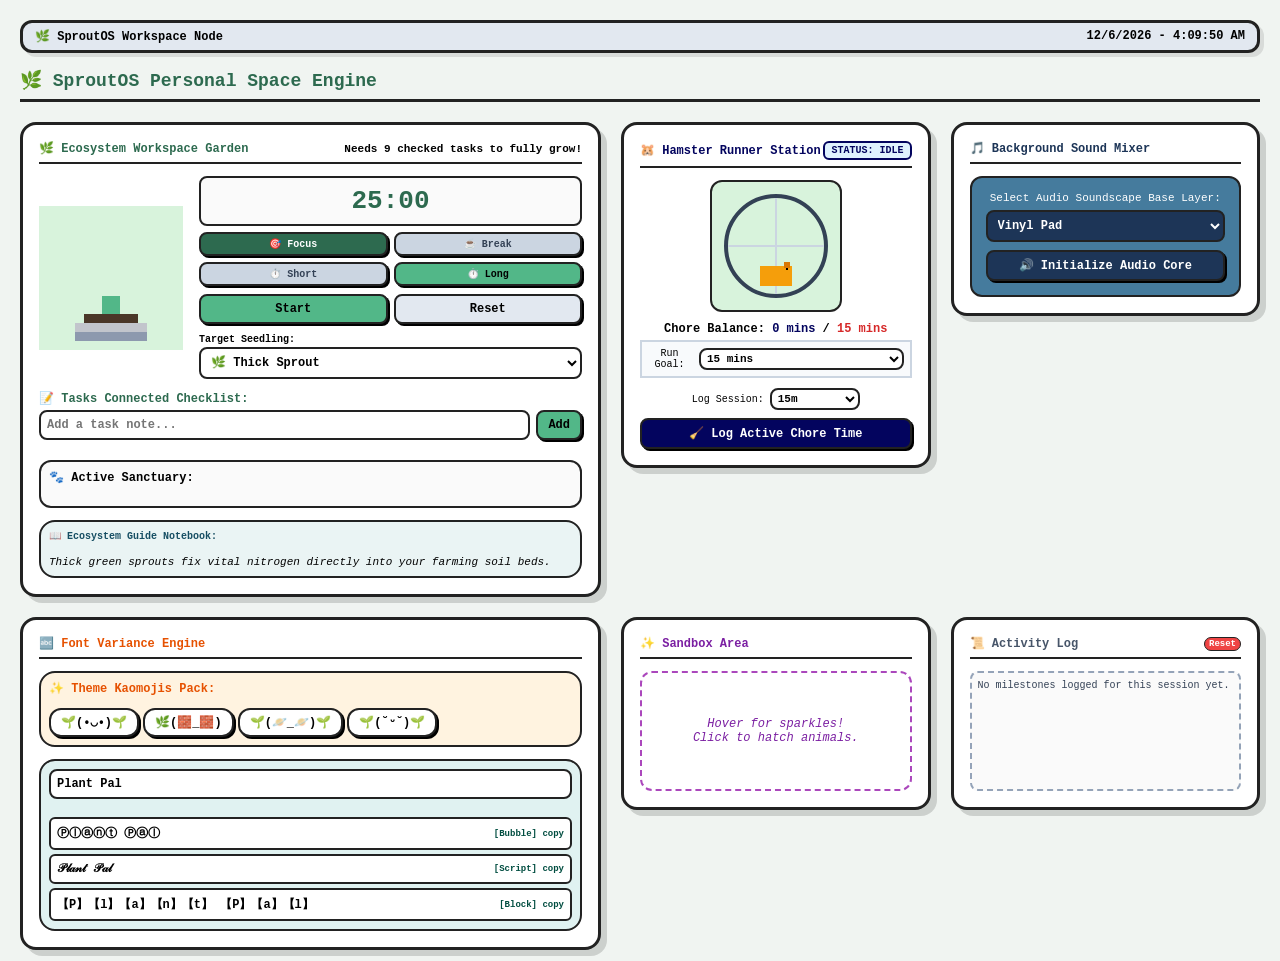
==== index.html @ 3e6bbc0f "Update index.html" ====
<!DOCTYPE html>
<html lang="en">
<head>
  <meta charset="UTF-8">
  <title>SproutOS Chunky Dashboard Workspace</title>
  <style>
    :root { --bg: #f4f9f4; --card-bg: #ffffff; --p: #52b788; --pd: #2d6a4f; --ac: #d8f3dc; --border-color: #222222; }
    * { box-sizing: border-box; font-family: monospace; font-size: 12px; }
    body { background: #f0f4f1; margin: 0; padding: 20px; }
    .meta-row { display: flex; justify-content: space-between; font-weight: bold; background: #e2e8f0; padding: 6px 12px; border-radius: 12px; margin-bottom: 16px; border: 3px solid var(--border-color); box-shadow: 4px 4px 0px rgba(0,0,0,0.1); }
    .dashboard-title { font-size: 18px; font-weight: bold; color: var(--pd); margin-bottom: 20px; border-bottom: 3px solid var(--border-color); padding-bottom: 8px; }
    
    .dashboard-grid { display: flex; flex-wrap: wrap; gap: 20px; align-items: stretch; }
    .chunky-widget { background: var(--card-bg); border: 3px solid var(--border-color); border-radius: 16px; padding: 16px; box-shadow: 6px 6px 0px rgba(0,0,0,0.15); display: flex; flex-direction: column; gap: 12px; height: 100%; }
    
    .wide-widget { flex: 2; min-width: 340px; }
    .narrow-widget { flex: 1; min-width: 280px; display: flex; flex-direction: column; }
    .widget-header { font-size: 14px; font-weight: bold; border-bottom: 2px solid var(--border-color); padding-bottom: 6px; display: flex; justify-content: space-between; align-items: center; }
    .plant-row { display: flex; gap: 16px; align-items: center; flex-wrap: wrap; }
    .cv-wrap { width: 144px; height: 144px; background: var(--ac); border-radius: 12px; display: flex; justify-content: center; align-items: center; border: 2px solid var(--border-color); }
    canvas { background: var(--ac); image-rendering: pixelated; }
    .side-ctrls { flex: 1; display: flex; flex-direction: column; gap: 6px; min-width: 140px; }
    .tm-box { background: #fafafa; padding: 8px; border-radius: 8px; border: 2px solid var(--border-color); text-align: center; }
    .tm { font-size: 26px; font-weight: bold; color: var(--pd); }
    .btn-grid { display: flex; gap: 6px; width: 100%; }
    button { background: var(--p); color: #000; border: 2px solid var(--border-color); padding: 6px 10px; border-radius: 8px; cursor: pointer; font-weight: bold; box-shadow: 2px 2px 0px #000; transition: transform 0.1s, box-shadow 0.1s; }
    button:hover { background: var(--ac); transform: translate(1px, 1px); box-shadow: 1px 1px 0px #000; }
    button:active { transform: translate(2px, 2px); box-shadow: 0px 0px 0px #000; }
    .tgl-btn { background: #cbd5e1; color: #334155; }
    .tgl-btn.active-focus { background: #2d6a4f !important; color: #fff !important; }
    .tgl-btn.active-break { background: #475569 !important; color: #fff !important; }
    .tgl-btn.active-len { background: #52b788 !important; color: #000 !important; }
    .td { text-align: left; }
    .rw { display: flex; gap: 6px; margin-bottom: 8px; }
    input[type="text"], select { width: 100%; padding: 6px; border-radius: 8px; border: 2px solid var(--border-color); font-family: monospace; font-weight: bold; background: #fff; }
    ul { list-style: none; padding: 0; margin: 0; display: flex; flex-direction: column; gap: 4px; }
    li { display: flex; align-items: center; justify-content: space-between; padding: 6px; background: #fafafa; border: 2px solid var(--border-color); border-radius: 8px; }
    .dn span { text-decoration: line-through; color: #888; }
    .dl { background: none; color: #ef4444; border: none; box-shadow: none; padding: 0 4px; cursor: pointer; }
    .an-box { background: #fafafa; padding: 8px; border-radius: 12px; font-weight: bold; position: relative; border: 2px solid var(--border-color); height: 48px; overflow: hidden; }
    .pt-c { position: absolute; bottom: 0; left: 0; width: 100%; height: 24px; }
    .pet { position: absolute; font-size: 16px; bottom: 2px; transition: left 0.4s; }
    .stk-row { display: flex; gap: 4px; flex-wrap: wrap; }
    .stk-btn { background: #fff; border: 2px solid var(--border-color); color: #000; padding: 5px 10px; border-radius: 12px; cursor: pointer; font-weight: bold; box-shadow: 2px 2px 0px #000; }
    .fnt-col { display: flex; flex-direction: column; gap: 4px; max-height: 120px; overflow-y: auto; }
    .fnt-row { display: flex; justify-content: space-between; align-items: center; background: #fff; padding: 6px; border-radius: 6px; border: 2px solid var(--border-color); font-weight: bold; cursor: pointer; }
    
    /* FIX: Added height 100% so the blue audio box stretches to fill the card gap */
    .mu-box { background: #457b9d; border: 2px solid var(--border-color); border-radius: 12px; padding: 14px; color: white; flex: 1; display: flex; flex-direction: column; justify-content: center; height: 100%; }
    .mu-box select { background: #1d3557; color: white; margin-bottom: 8px; }
    .mu { background: #1d3557; width: 100%; color: white; border: 2px solid var(--border-color); }
    .pz { background: #fff; border: 2px dashed #ab47bc; border-radius: 12px; height: 100%; min-height: 120px; display: flex; align-items: center; justify-content: center; color: #7b1fa2; font-style: italic; padding: 12px; text-align: center; }
    .history-item { margin-bottom: 4px; padding-bottom: 4px; border-bottom: 1px dashed #cbd5e1; font-weight: bold; color: #475569; }
    .toggle-row { display: flex; gap: 8px; align-items: center; background: #f8fafc; padding: 6px; border: 2px solid #cbd5e1; margin-bottom: 6px; }
    
    /* FIX: Added height 100% and space-between so the hamster controls fill the card gap */
    .widget-inner-grow { display: flex; flex-direction: column; align-items: center; justify-content: space-between; gap: 10px; flex: 1; height: 100%; }
  </style>
</head>
<body>
  <div class="meta-row">
    <span>🌿 SproutOS Workspace Node</span>
    <span id="live-system-clock">Loading System Clock...</span>
  </div>

  <div class="dashboard-title">🌿 SproutOS Personal Space Engine</div>

  <div class="dashboard-grid">

    <!-- BOX 1: UNIFIED PLANT GROWER & TASK LIST -->
    <div class="chunky-widget wide-widget">
      <div class="widget-header">
        <span style="color: #2d6a4f;">🌿 Ecosystem Workspace Garden</span>
        <span id="st" style="font-size: 11px; font-weight: bold;">Loading...</span>
      </div>

      <div class="plant-row">
        <div class="cv-wrap"><canvas id="cv" width="144" height="144"></canvas></div>
        <div class="side-ctrls">
          <div class="tm-box"><div id="tm" class="tm">25:00</div></div>
          
          <div class="btn-grid">
            <button id="mode-focus" onclick="setTimerMode('focus')" class="tgl-btn active-focus" style="flex:1; padding:4px; font-size:10px;">🎯 Focus</button>
            <button id="mode-break" onclick="setTimerMode('break')" class="tgl-btn" style="flex:1; padding:4px; font-size:10px;">☕ Break</button>
          </div>

          <div class="btn-grid">
            <button id="len-short" onclick="setTimerLength('short')" class="tgl-btn" style="flex:1; padding:4px; font-size:10px;">⏱️ Short</button>
            <button id="len-long" onclick="setTimerLength('long')" class="tgl-btn active-len" style="flex:1; padding:4px; font-size:10px;">⏱️ Long</button>
          </div>

          <div class="btn-grid" style="margin-top: 2px;">
            <button id="go" onclick="run()" style="flex:1; background: #52b788;">Start</button>
            <button onclick="reset()" style="flex:1; background: #e2e8f0;">Reset</button>
          </div>
          
          <div style="display: flex; flex-direction: column; gap: 2px; margin-top: 4px;">
            <span style="font-size: 10px; font-weight: bold;">Target Seedling:</span>
            <select id="pt" onchange="chg()">
              <option value="sprout">🌿 Thick Sprout</option>
              <option value="cactus">🌵 Big Cactus</option>
              <option value="flower">🌻 Sunflower</option>
              <option value="orchid">🌸 Exotic Orchid</option>
              <option value="rose">🌹 Crimson Rose</option>
              <option value="tulip">🌷 Spring Tulip</option>
              <option value="bamboo">🎍 Lucky Bamboo</option>
              <option value="bonsai">🌳 Miniature Bonsai</option>
              <option value="mushroom">🍄 Magic Shroom</option>
              <option value="clover">🍀 Lucky Clover</option>
              <option value="fern">🌿 Jungle Fern</option>
              <option value="maple">🍁 Autumn Maple</option>
              <option value="palm">🌴 Desert Palm</option>
              <option value="venus">🌱 Fly Trap</option>
              <option value="berry">🍓 Wild Berry</option>
            </select>
          </div>
        </div>
      </div>

      <div class="td">
        <div style="font-weight: bold; color: #2d6a4f; margin-bottom: 4px;">📝 Tasks Connected Checklist:</div>
        <div class="rw">
          <input type="text" id="in" placeholder="Add a task note..."><button onclick="add()">Add</button>
        </div>
        <ul id="el"></ul>
      </div>

      <div class="an-box">🐾 Active Sanctuary: <div id="an" class="pt-c"></div></div>

      <div class="chunky-widget" style="background: #eaf4f4; padding: 8px; border-width: 2px; box-shadow: none;">
        <div style="font-weight: bold; color: #164e63; font-size: 10px;">📖 Ecosystem Guide Notebook:</div>
        <div id="eco-desc" style="font-style: italic; font-size: 11px; margin-top: 2px;">Loading descriptions...</div>
      </div>
    </div>
    <!-- BOX 2: PIXEL DWARF HAMSTER RUNNER -->
    <div class="chunky-widget narrow-widget">
      <div class="widget-header">
        <span style="color: #03045e;">🐹 Hamster Runner Station</span>
        <span id="hamster-status" style="font-size: 10px; font-weight: bold; color: #03045e; background: #e0f2fe; padding: 2px 6px; border-radius: 6px; border: 2px solid #03045e;">STATUS: IDLE</span>
      </div>
      
      <div class="widget-inner-grow">
        <canvas id="hamsterCanvas" width="128" height="128" style="border: 2px solid #222; border-radius: 12px; margin-top: auto; margin-bottom: auto;"></canvas>
        <div style="width: 100%; text-align: center; display: flex; flex-direction: column; gap: 4px; margin-top: auto;">
          <div style="font-weight: bold;">Chore Balance: <span id="chore-time" style="color: #03045e;">0 mins</span> / <span id="chore-target-display" style="color:#d62828;">15 mins</span></div>
          <div class="toggle-row">
            <span style="font-size:10px;">Run Goal:</span>
            <select id="hamster-run-threshold" onchange="updateChoreTarget()" style="padding:2px; font-size:11px;">
              <option value="5">5 mins</option>
              <option value="15" selected>15 mins</option>
              <option value="30">30 mins</option>
              <option value="60">60 mins</option>
            </select>
          </div>
          <div style="display: flex; gap: 6px; align-items: center; justify-content: center; margin-bottom: 4px;">
            <span style="font-size:10px;">Log Session:</span>
            <select id="chore-duration" style="max-width: 90px; padding: 2px; font-size:11px;">
              <option value="5">5m</option>
              <option value="15" selected>15m</option>
              <option value="30">30m</option>
              <option value="60">1h</option>
            </select>
          </div>
          <button onclick="triggerChoreBoost()" style="background: #03045e; color: white; width: 100%;">🧹 Log Active Chore Time</button>
        </div>
      </div>
    </div>

    <!-- BOX 3: SOUNDSCAPE LAYER -->
    <div class="chunky-widget narrow-widget">
      <div class="widget-header"><span style="color: #1d3557;">🎵 Background Sound Mixer</span></div>
      <div class="mu-box">
        <div style="font-size: 11px; margin-bottom: 6px; text-align: center;">Select Audio Soundscape Base Layer:</div>
        <select id="mtype"><option value="chill">Vinyl Pad</option><option value="jazz">Melancholy</option><option value="rain">Rainy Beats</option></select>
        <button id="m" class="mu" onclick="tune()">🔊 Initialize Audio Core</button>
      </div>
    </div>

    <!-- BOX 4: STICKERS AND TEXT VARIANCE -->
    <div class="chunky-widget wide-widget" style="min-width: 340px;">
      <div class="widget-header"><span style="color: #e65100;">🔤 Font Variance Engine</span></div>
      <div class="chunky-widget" style="background: #fff3e0; padding: 8px; border-width: 2px; box-shadow: none;">
        <div style="font-weight: bold; color: #e65100;">✨ Theme Kaomojis Pack:</div>
        <div class="stk-row" id="stk-box"></div>
      </div>
      <div class="chunky-widget" style="background: #e0f2f1; padding: 8px; border-width: 2px; box-shadow: none;">
        <input type="text" id="cust-txt-in" value="Plant Pal" oninput="genFonts()" style="margin-bottom: 6px;">
        <div class="fnt-col" id="fnt-box"></div>
      </div>
    </div>

    <!-- BOX 5: SANDBOX PLAYGROUND -->
    <div class="chunky-widget narrow-widget">
      <div class="widget-header"><span style="color: #7b1fa2;">✨ Sandbox Area</span></div>
      <div id="playzone" class="pz" style="position: relative; overflow: hidden; background: #fff; cursor: crosshair;">
        Hover for sparkles!<br>Click to hatch animals.
      </div>
    </div>

    <!-- BOX 6: HISTORIC NOTES ARCHIVE LEDGER -->
    <div class="chunky-widget narrow-widget">
      <div class="widget-header">
        <span style="color: #475569;">📜 Activity Log</span>
        <button onclick="clearSavedData()" style="background:#ef4444; color:white; font-size:9px; padding:1px 4px; box-shadow:none; border-width:1px;">Reset</button>
      </div>
      <div id="workspace-history-box" style="padding: 6px; background: #fafafa; border: 2px dashed #94a3b8; border-radius: 8px; height: 100%; min-height: 120px; line-height: 1.4; font-size: 10px; color: #334155; overflow-y: auto;">
        No milestones logged for this session yet.
      </div>
    </div>

  </div>

  <script src="dashboard-boot.js"></script>
</body>
</html>
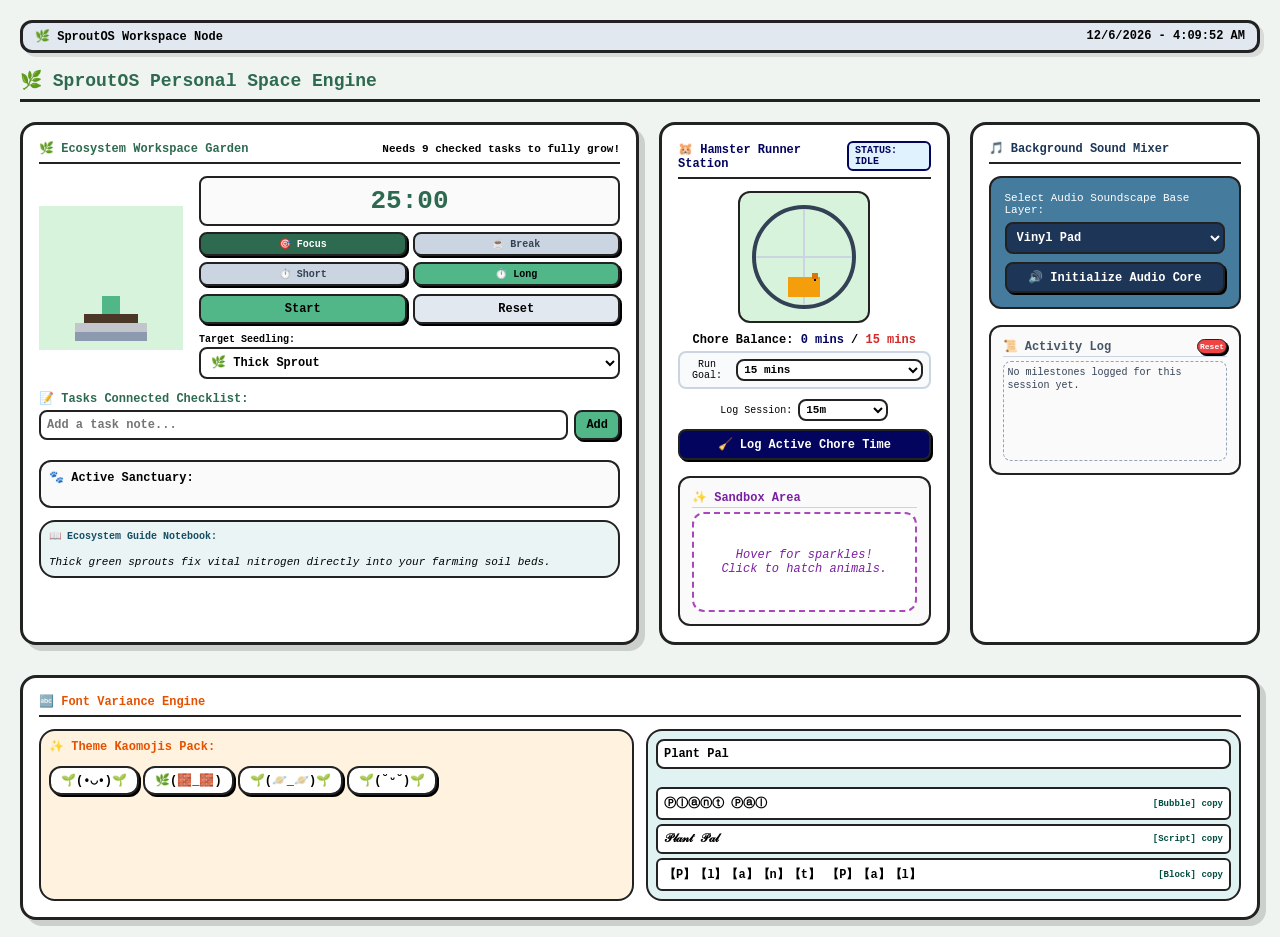
==== commit 470479a3: "Update index.html" ====
--- a/index.html
+++ b/index.html
@@ -10,11 +10,12 @@
     .meta-row { display: flex; justify-content: space-between; font-weight: bold; background: #e2e8f0; padding: 6px 12px; border-radius: 12px; margin-bottom: 16px; border: 3px solid var(--border-color); box-shadow: 4px 4px 0px rgba(0,0,0,0.1); }
     .dashboard-title { font-size: 18px; font-weight: bold; color: var(--pd); margin-bottom: 20px; border-bottom: 3px solid var(--border-color); padding-bottom: 8px; }
     
+    /* Layout styling for a tight grid structure */
     .dashboard-grid { display: flex; flex-wrap: wrap; gap: 20px; align-items: stretch; }
-    .chunky-widget { background: var(--card-bg); border: 3px solid var(--border-color); border-radius: 16px; padding: 16px; box-shadow: 6px 6px 0px rgba(0,0,0,0.15); display: flex; flex-direction: column; gap: 12px; height: 100%; }
+    .chunky-widget { background: var(--card-bg); border: 3px solid var(--border-color); border-radius: 16px; padding: 16px; box-shadow: 6px 6px 0px rgba(0,0,0,0.15); display: flex; flex-direction: column; gap: 12px; }
     
     .wide-widget { flex: 2; min-width: 340px; }
-    .narrow-widget { flex: 1; min-width: 280px; display: flex; flex-direction: column; }
+    .narrow-widget { flex: 1; min-width: 280px; display: flex; flex-direction: column; gap: 12px; }
     .widget-header { font-size: 14px; font-weight: bold; border-bottom: 2px solid var(--border-color); padding-bottom: 6px; display: flex; justify-content: space-between; align-items: center; }
     .plant-row { display: flex; gap: 16px; align-items: center; flex-wrap: wrap; }
     .cv-wrap { width: 144px; height: 144px; background: var(--ac); border-radius: 12px; display: flex; justify-content: center; align-items: center; border: 2px solid var(--border-color); }
@@ -45,16 +46,13 @@
     .fnt-col { display: flex; flex-direction: column; gap: 4px; max-height: 120px; overflow-y: auto; }
     .fnt-row { display: flex; justify-content: space-between; align-items: center; background: #fff; padding: 6px; border-radius: 6px; border: 2px solid var(--border-color); font-weight: bold; cursor: pointer; }
     
-    /* FIX: Added height 100% so the blue audio box stretches to fill the card gap */
-    .mu-box { background: #457b9d; border: 2px solid var(--border-color); border-radius: 12px; padding: 14px; color: white; flex: 1; display: flex; flex-direction: column; justify-content: center; height: 100%; }
+    .mu-box { background: #457b9d; border: 2px solid var(--border-color); border-radius: 12px; padding: 14px; color: white; }
     .mu-box select { background: #1d3557; color: white; margin-bottom: 8px; }
     .mu { background: #1d3557; width: 100%; color: white; border: 2px solid var(--border-color); }
-    .pz { background: #fff; border: 2px dashed #ab47bc; border-radius: 12px; height: 100%; min-height: 120px; display: flex; align-items: center; justify-content: center; color: #7b1fa2; font-style: italic; padding: 12px; text-align: center; }
+    .pz { background: #fff; border: 2px dashed #ab47bc; border-radius: 12px; min-height: 100px; display: flex; align-items: center; justify-content: center; color: #7b1fa2; font-style: italic; padding: 12px; text-align: center; }
     .history-item { margin-bottom: 4px; padding-bottom: 4px; border-bottom: 1px dashed #cbd5e1; font-weight: bold; color: #475569; }
-    .toggle-row { display: flex; gap: 8px; align-items: center; background: #f8fafc; padding: 6px; border: 2px solid #cbd5e1; margin-bottom: 6px; }
-    
-    /* FIX: Added height 100% and space-between so the hamster controls fill the card gap */
-    .widget-inner-grow { display: flex; flex-direction: column; align-items: center; justify-content: space-between; gap: 10px; flex: 1; height: 100%; }
+    .toggle-row { display: flex; gap: 8px; align-items: center; background: #f8fafc; padding: 6px; border-radius: 8px; border: 2px solid #cbd5e1; margin-bottom: 6px; }
+    .inner-box-nest { background: #fafafa; border: 2px solid var(--border-color); border-radius: 12px; padding: 12px; margin-top: 4px; }
   </style>
 </head>
 <body>
@@ -132,79 +130,85 @@
         <div id="eco-desc" style="font-style: italic; font-size: 11px; margin-top: 2px;">Loading descriptions...</div>
       </div>
     </div>
-    <!-- BOX 2: PIXEL DWARF HAMSTER RUNNER -->
-    <div class="chunky-widget narrow-widget">
-      <div class="widget-header">
-        <span style="color: #03045e;">🐹 Hamster Runner Station</span>
-        <span id="hamster-status" style="font-size: 10px; font-weight: bold; color: #03045e; background: #e0f2fe; padding: 2px 6px; border-radius: 6px; border: 2px solid #03045e;">STATUS: IDLE</span>
-      </div>
-      
-      <div class="widget-inner-grow">
-        <canvas id="hamsterCanvas" width="128" height="128" style="border: 2px solid #222; border-radius: 12px; margin-top: auto; margin-bottom: auto;"></canvas>
-        <div style="width: 100%; text-align: center; display: flex; flex-direction: column; gap: 4px; margin-top: auto;">
-          <div style="font-weight: bold;">Chore Balance: <span id="chore-time" style="color: #03045e;">0 mins</span> / <span id="chore-target-display" style="color:#d62828;">15 mins</span></div>
-          <div class="toggle-row">
-            <span style="font-size:10px;">Run Goal:</span>
-            <select id="hamster-run-threshold" onchange="updateChoreTarget()" style="padding:2px; font-size:11px;">
-              <option value="5">5 mins</option>
-              <option value="15" selected>15 mins</option>
-              <option value="30">30 mins</option>
-              <option value="60">60 mins</option>
-            </select>
-          </div>
-          <div style="display: flex; gap: 6px; align-items: center; justify-content: center; margin-bottom: 4px;">
-            <span style="font-size:10px;">Log Session:</span>
-            <select id="chore-duration" style="max-width: 90px; padding: 2px; font-size:11px;">
-              <option value="5">5m</option>
-              <option value="15" selected>15m</option>
-              <option value="30">30m</option>
-              <option value="60">1h</option>
-            </select>
-          </div>
-          <button onclick="triggerChoreBoost()" style="background: #03045e; color: white; width: 100%;">🧹 Log Active Chore Time</button>
-        </div>
-      </div>
-    </div>
-
-    <!-- BOX 3: SOUNDSCAPE LAYER -->
-    <div class="chunky-widget narrow-widget">
-      <div class="widget-header"><span style="color: #1d3557;">🎵 Background Sound Mixer</span></div>
-      <div class="mu-box">
-        <div style="font-size: 11px; margin-bottom: 6px; text-align: center;">Select Audio Soundscape Base Layer:</div>
-        <select id="mtype"><option value="chill">Vinyl Pad</option><option value="jazz">Melancholy</option><option value="rain">Rainy Beats</option></select>
-        <button id="m" class="mu" onclick="tune()">🔊 Initialize Audio Core</button>
+    <!-- COLUMN 2 (NARROW COLUMN): HAMSTER WITH SANDBOX NESTED BELOW IT -->
+    <div class="narrow-widget">
+      <div class="chunky-widget" style="box-shadow: none; flex: 1;">
+        <div class="widget-header">
+          <span style="color: #03045e;">🐹 Hamster Runner Station</span>
+          <span id="hamster-status" style="font-size: 10px; font-weight: bold; color: #03045e; background: #e0f2fe; padding: 2px 6px; border-radius: 6px; border: 2px solid #03045e;">STATUS: IDLE</span>
+        </div>
+        
+        <div style="display: flex; flex-direction: column; align-items: center; justify-content: center; gap: 10px;">
+          <canvas id="hamsterCanvas" width="128" height="128" style="border: 2px solid #222; border-radius: 12px;"></canvas>
+          <div style="width: 100%; text-align: center; display: flex; flex-direction: column; gap: 4px;">
+            <div style="font-weight: bold;">Chore Balance: <span id="chore-time" style="color: #03045e;">0 mins</span> / <span id="chore-target-display" style="color:#d62828;">15 mins</span></div>
+            <div class="toggle-row">
+              <span style="font-size:10px;">Run Goal:</span>
+              <select id="hamster-run-threshold" onchange="updateChoreTarget()" style="padding:2px; font-size:11px;">
+                <option value="5">5 mins</option>
+                <option value="15" selected>15 mins</option>
+                <option value="30">30 mins</option>
+                <option value="60">60 mins</option>
+              </select>
+            </div>
+            <div style="display: flex; gap: 6px; align-items: center; justify-content: center; margin-bottom: 4px;">
+              <span style="font-size:10px;">Log Session:</span>
+              <select id="chore-duration" style="max-width: 90px; padding: 2px; font-size:11px;">
+                <option value="5">5m</option>
+                <option value="15" selected>15m</option>
+                <option value="30">30m</option>
+                <option value="60">1h</option>
+              </select>
+            </div>
+            <button onclick="triggerChoreBoost()" style="background: #03045e; color: white; width: 100%;">🧹 Log Active Chore Time</button>
+          </div>
+        </div>
+
+        <!-- MOVE TARGET FIX: Sandbox Area is now nested directly into the empty space below the Hamster -->
+        <div class="inner-box-nest">
+          <div style="font-weight: bold; color: #7b1fa2; margin-bottom: 4px; border-bottom: 1px solid #cbd5e1; padding-bottom: 2px;">✨ Sandbox Area</div>
+          <div id="playzone" class="pz" style="position: relative; overflow: hidden; background: #fff; cursor: crosshair;">
+            Hover for sparkles!<br>Click to hatch animals.
+          </div>
+        </div>
+      </div>
+    </div>
+
+    <!-- COLUMN 3 (NARROW COLUMN): AUDIO WITH LOG NESTED BELOW IT -->
+    <div class="narrow-widget">
+      <div class="chunky-widget" style="box-shadow: none; flex: 1;">
+        <div class="widget-header"><span style="color: #1d3557;">🎵 Background Sound Mixer</span></div>
+        <div class="mu-box">
+          <div style="font-size: 11px; margin-bottom: 6px;">Select Audio Soundscape Base Layer:</div>
+          <select id="mtype"><option value="chill">Vinyl Pad</option><option value="jazz">Melancholy</option><option value="rain">Rainy Beats</option></select>
+          <button id="m" class="mu" onclick="tune()">🔊 Initialize Audio Core</button>
+        </div>
+
+        <!-- MOVE TARGET FIX: Activity Log is now nested directly into the empty space below the Sound Mixer -->
+        <div class="inner-box-nest">
+          <div style="font-weight: bold; color: #475569; margin-bottom: 4px; border-bottom: 1px solid #cbd5e1; padding-bottom: 2px; display: flex; justify-content: space-between;">
+            <span>📜 Activity Log</span>
+            <button onclick="clearSavedData()" style="background:#ef4444; color:white; font-size:8px; padding:0px 2px; border-width:1px;">Reset</button>
+          </div>
+          <div id="workspace-history-box" style="padding: 4px; background: #fafafa; border: 1px dashed #94a3b8; border-radius: 8px; height: 100px; line-height: 1.3; font-size: 10px; color: #334155; overflow-y: auto;">
+            No milestones logged for this session yet.
+          </div>
+        </div>
       </div>
     </div>
 
     <!-- BOX 4: STICKERS AND TEXT VARIANCE -->
-    <div class="chunky-widget wide-widget" style="min-width: 340px;">
+    <div class="chunky-widget wide-widget" style="min-width: 100%; margin-top: 10px;">
       <div class="widget-header"><span style="color: #e65100;">🔤 Font Variance Engine</span></div>
-      <div class="chunky-widget" style="background: #fff3e0; padding: 8px; border-width: 2px; box-shadow: none;">
-        <div style="font-weight: bold; color: #e65100;">✨ Theme Kaomojis Pack:</div>
-        <div class="stk-row" id="stk-box"></div>
-      </div>
-      <div class="chunky-widget" style="background: #e0f2f1; padding: 8px; border-width: 2px; box-shadow: none;">
-        <input type="text" id="cust-txt-in" value="Plant Pal" oninput="genFonts()" style="margin-bottom: 6px;">
-        <div class="fnt-col" id="fnt-box"></div>
-      </div>
-    </div>
-
-    <!-- BOX 5: SANDBOX PLAYGROUND -->
-    <div class="chunky-widget narrow-widget">
-      <div class="widget-header"><span style="color: #7b1fa2;">✨ Sandbox Area</span></div>
-      <div id="playzone" class="pz" style="position: relative; overflow: hidden; background: #fff; cursor: crosshair;">
-        Hover for sparkles!<br>Click to hatch animals.
-      </div>
-    </div>
-
-    <!-- BOX 6: HISTORIC NOTES ARCHIVE LEDGER -->
-    <div class="chunky-widget narrow-widget">
-      <div class="widget-header">
-        <span style="color: #475569;">📜 Activity Log</span>
-        <button onclick="clearSavedData()" style="background:#ef4444; color:white; font-size:9px; padding:1px 4px; box-shadow:none; border-width:1px;">Reset</button>
-      </div>
-      <div id="workspace-history-box" style="padding: 6px; background: #fafafa; border: 2px dashed #94a3b8; border-radius: 8px; height: 100%; min-height: 120px; line-height: 1.4; font-size: 10px; color: #334155; overflow-y: auto;">
-        No milestones logged for this session yet.
+      <div style="display: flex; gap: 12px; flex-wrap: wrap;">
+        <div class="chunky-widget" style="background: #fff3e0; padding: 8px; border-width: 2px; box-shadow: none; flex: 1; min-width: 260px;">
+          <div style="font-weight: bold; color: #e65100;">✨ Theme Kaomojis Pack:</div>
+          <div class="stk-row" id="stk-box"></div>
+        </div>
+        <div class="chunky-widget" style="background: #e0f2f1; padding: 8px; border-width: 2px; box-shadow: none; flex: 1; min-width: 260px;">
+          <input type="text" id="cust-txt-in" value="Plant Pal" oninput="genFonts()" style="margin-bottom: 6px;">
+          <div class="fnt-col" id="fnt-box"></div>
+        </div>
       </div>
     </div>
 
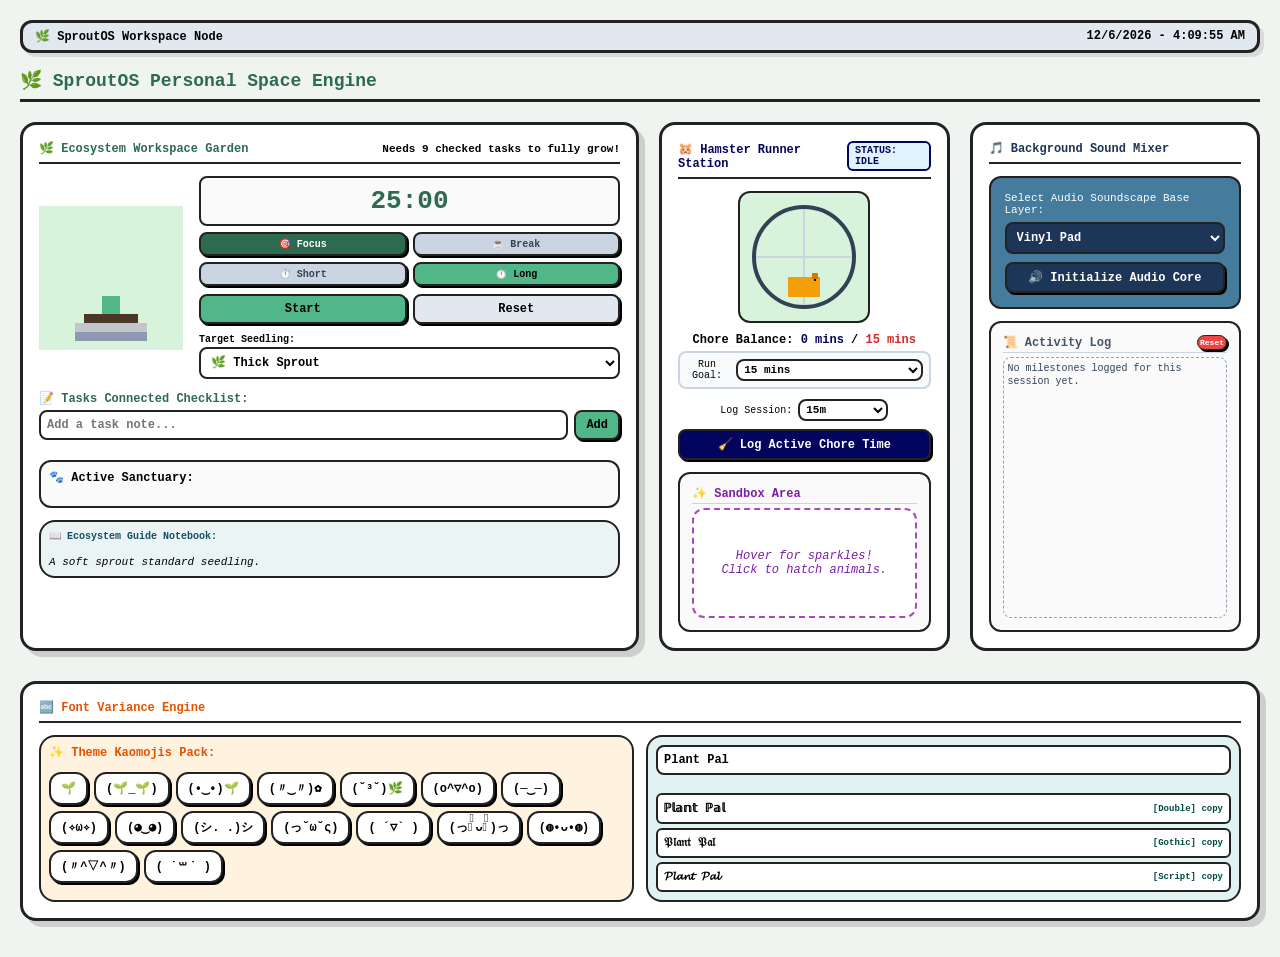
==== commit 95f9d5ec: "Update index.html" ====
--- a/index.html
+++ b/index.html
@@ -6,16 +6,16 @@
   <style>
     :root { --bg: #f4f9f4; --card-bg: #ffffff; --p: #52b788; --pd: #2d6a4f; --ac: #d8f3dc; --border-color: #222222; }
     * { box-sizing: border-box; font-family: monospace; font-size: 12px; }
-    body { background: #f0f4f1; margin: 0; padding: 20px; }
+    body { background: #f0f4f1; margin: 0; padding: 20px; display: flex; flex-direction: column; min-height: 100vh; }
     .meta-row { display: flex; justify-content: space-between; font-weight: bold; background: #e2e8f0; padding: 6px 12px; border-radius: 12px; margin-bottom: 16px; border: 3px solid var(--border-color); box-shadow: 4px 4px 0px rgba(0,0,0,0.1); }
     .dashboard-title { font-size: 18px; font-weight: bold; color: var(--pd); margin-bottom: 20px; border-bottom: 3px solid var(--border-color); padding-bottom: 8px; }
     
-    /* Layout styling for a tight grid structure */
-    .dashboard-grid { display: flex; flex-wrap: wrap; gap: 20px; align-items: stretch; }
+    /* Grid layout styling configured to stretch to the bottom window edge */
+    .dashboard-grid { display: flex; flex-wrap: wrap; gap: 20px; align-items: stretch; flex: 1; margin-bottom: 20px; }
     .chunky-widget { background: var(--card-bg); border: 3px solid var(--border-color); border-radius: 16px; padding: 16px; box-shadow: 6px 6px 0px rgba(0,0,0,0.15); display: flex; flex-direction: column; gap: 12px; }
     
-    .wide-widget { flex: 2; min-width: 340px; }
-    .narrow-widget { flex: 1; min-width: 280px; display: flex; flex-direction: column; gap: 12px; }
+    .wide-widget { flex: 2; min-width: 340px; display: flex; flex-direction: column; }
+    .narrow-widget { flex: 1; min-width: 280px; display: flex; flex-direction: column; gap: 20px; }
     .widget-header { font-size: 14px; font-weight: bold; border-bottom: 2px solid var(--border-color); padding-bottom: 6px; display: flex; justify-content: space-between; align-items: center; }
     .plant-row { display: flex; gap: 16px; align-items: center; flex-wrap: wrap; }
     .cv-wrap { width: 144px; height: 144px; background: var(--ac); border-radius: 12px; display: flex; justify-content: center; align-items: center; border: 2px solid var(--border-color); }
@@ -41,18 +41,18 @@
     .an-box { background: #fafafa; padding: 8px; border-radius: 12px; font-weight: bold; position: relative; border: 2px solid var(--border-color); height: 48px; overflow: hidden; }
     .pt-c { position: absolute; bottom: 0; left: 0; width: 100%; height: 24px; }
     .pet { position: absolute; font-size: 16px; bottom: 2px; transition: left 0.4s; }
-    .stk-row { display: flex; gap: 4px; flex-wrap: wrap; }
-    .stk-btn { background: #fff; border: 2px solid var(--border-color); color: #000; padding: 5px 10px; border-radius: 12px; cursor: pointer; font-weight: bold; box-shadow: 2px 2px 0px #000; }
+    .stk-row { display: flex; gap: 6px; flex-wrap: wrap; }
+    .stk-btn { background: #fff; border: 2px solid var(--border-color); color: #000; padding: 6px 10px; border-radius: 12px; cursor: pointer; font-weight: bold; box-shadow: 2px 2px 0px #000; }
     .fnt-col { display: flex; flex-direction: column; gap: 4px; max-height: 120px; overflow-y: auto; }
     .fnt-row { display: flex; justify-content: space-between; align-items: center; background: #fff; padding: 6px; border-radius: 6px; border: 2px solid var(--border-color); font-weight: bold; cursor: pointer; }
     
     .mu-box { background: #457b9d; border: 2px solid var(--border-color); border-radius: 12px; padding: 14px; color: white; }
     .mu-box select { background: #1d3557; color: white; margin-bottom: 8px; }
     .mu { background: #1d3557; width: 100%; color: white; border: 2px solid var(--border-color); }
-    .pz { background: #fff; border: 2px dashed #ab47bc; border-radius: 12px; min-height: 100px; display: flex; align-items: center; justify-content: center; color: #7b1fa2; font-style: italic; padding: 12px; text-align: center; }
+    .pz { background: #fff; border: 2px dashed #ab47bc; border-radius: 12px; min-height: 110px; flex: 1; display: flex; align-items: center; justify-content: center; color: #7b1fa2; font-style: italic; padding: 12px; text-align: center; }
     .history-item { margin-bottom: 4px; padding-bottom: 4px; border-bottom: 1px dashed #cbd5e1; font-weight: bold; color: #475569; }
     .toggle-row { display: flex; gap: 8px; align-items: center; background: #f8fafc; padding: 6px; border-radius: 8px; border: 2px solid #cbd5e1; margin-bottom: 6px; }
-    .inner-box-nest { background: #fafafa; border: 2px solid var(--border-color); border-radius: 12px; padding: 12px; margin-top: 4px; }
+    .inner-box-nest { background: #fafafa; border: 2px solid var(--border-color); border-radius: 12px; padding: 12px; display: flex; flex-direction: column; flex: 1; }
   </style>
 </head>
 <body>
@@ -130,7 +130,7 @@
         <div id="eco-desc" style="font-style: italic; font-size: 11px; margin-top: 2px;">Loading descriptions...</div>
       </div>
     </div>
-    <!-- COLUMN 2 (NARROW COLUMN): HAMSTER WITH SANDBOX NESTED BELOW IT -->
+    <!-- COLUMN 2: HAMSTER WITH SANDBOX STRETCHED INSIDE -->
     <div class="narrow-widget">
       <div class="chunky-widget" style="box-shadow: none; flex: 1;">
         <div class="widget-header">
@@ -164,7 +164,6 @@
           </div>
         </div>
 
-        <!-- MOVE TARGET FIX: Sandbox Area is now nested directly into the empty space below the Hamster -->
         <div class="inner-box-nest">
           <div style="font-weight: bold; color: #7b1fa2; margin-bottom: 4px; border-bottom: 1px solid #cbd5e1; padding-bottom: 2px;">✨ Sandbox Area</div>
           <div id="playzone" class="pz" style="position: relative; overflow: hidden; background: #fff; cursor: crosshair;">
@@ -174,7 +173,7 @@
       </div>
     </div>
 
-    <!-- COLUMN 3 (NARROW COLUMN): AUDIO WITH LOG NESTED BELOW IT -->
+    <!-- COLUMN 3: AUDIO WITH LOG STRETCHED INSIDE -->
     <div class="narrow-widget">
       <div class="chunky-widget" style="box-shadow: none; flex: 1;">
         <div class="widget-header"><span style="color: #1d3557;">🎵 Background Sound Mixer</span></div>
@@ -184,13 +183,12 @@
           <button id="m" class="mu" onclick="tune()">🔊 Initialize Audio Core</button>
         </div>
 
-        <!-- MOVE TARGET FIX: Activity Log is now nested directly into the empty space below the Sound Mixer -->
         <div class="inner-box-nest">
           <div style="font-weight: bold; color: #475569; margin-bottom: 4px; border-bottom: 1px solid #cbd5e1; padding-bottom: 2px; display: flex; justify-content: space-between;">
             <span>📜 Activity Log</span>
             <button onclick="clearSavedData()" style="background:#ef4444; color:white; font-size:8px; padding:0px 2px; border-width:1px;">Reset</button>
           </div>
-          <div id="workspace-history-box" style="padding: 4px; background: #fafafa; border: 1px dashed #94a3b8; border-radius: 8px; height: 100px; line-height: 1.3; font-size: 10px; color: #334155; overflow-y: auto;">
+          <div id="workspace-history-box" style="padding: 4px; background: #fafafa; border: 1px dashed #94a3b8; border-radius: 8px; flex: 1; min-height: 100px; line-height: 1.3; font-size: 10px; color: #334155; overflow-y: auto;">
             No milestones logged for this session yet.
           </div>
         </div>
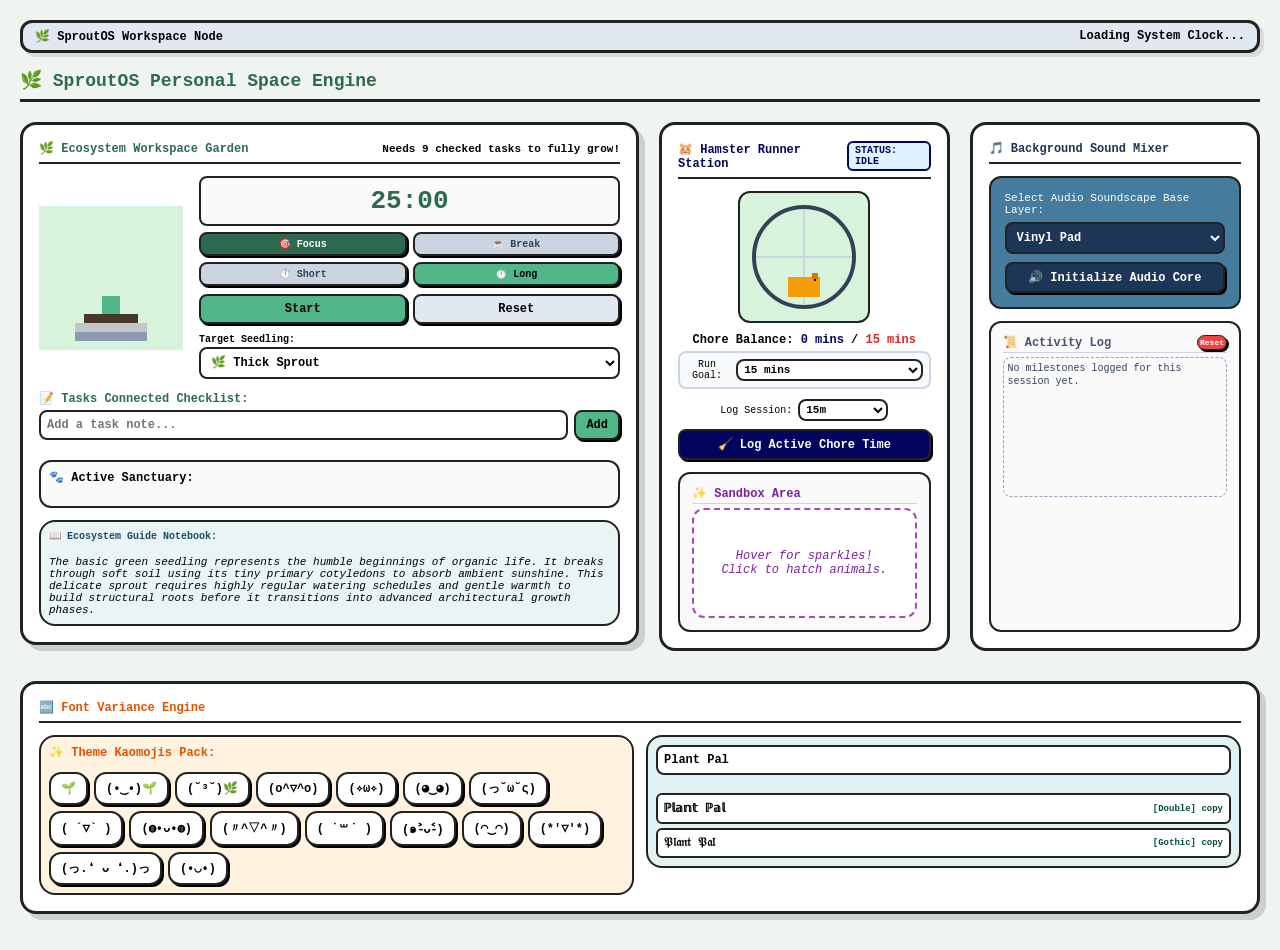
==== commit eb7f4d44: "Update index.html" ====
--- a/index.html
+++ b/index.html
@@ -10,9 +10,8 @@
     .meta-row { display: flex; justify-content: space-between; font-weight: bold; background: #e2e8f0; padding: 6px 12px; border-radius: 12px; margin-bottom: 16px; border: 3px solid var(--border-color); box-shadow: 4px 4px 0px rgba(0,0,0,0.1); }
     .dashboard-title { font-size: 18px; font-weight: bold; color: var(--pd); margin-bottom: 20px; border-bottom: 3px solid var(--border-color); padding-bottom: 8px; }
     
-    /* Grid layout styling configured to stretch to the bottom window edge */
     .dashboard-grid { display: flex; flex-wrap: wrap; gap: 20px; align-items: stretch; flex: 1; margin-bottom: 20px; }
-    .chunky-widget { background: var(--card-bg); border: 3px solid var(--border-color); border-radius: 16px; padding: 16px; box-shadow: 6px 6px 0px rgba(0,0,0,0.15); display: flex; flex-direction: column; gap: 12px; }
+    .chunky-widget { background: var(--card-bg); border: 3px solid var(--border-color); border-radius: 16px; padding: 16px; box-shadow: 6px 6px 0px rgba(0,0,0,0.15); display: flex; flex-direction: column; gap: 12px; height: 100%; }
     
     .wide-widget { flex: 2; min-width: 340px; display: flex; flex-direction: column; }
     .narrow-widget { flex: 1; min-width: 280px; display: flex; flex-direction: column; gap: 20px; }
@@ -115,10 +114,11 @@
         </div>
       </div>
 
+      <!-- KEYBOARD INTERCEPT: Added a simple onkeydown check for the Return/Enter key -->
       <div class="td">
         <div style="font-weight: bold; color: #2d6a4f; margin-bottom: 4px;">📝 Tasks Connected Checklist:</div>
         <div class="rw">
-          <input type="text" id="in" placeholder="Add a task note..."><button onclick="add()">Add</button>
+          <input type="text" id="in" placeholder="Add a task note..." onkeydown="if(event.key === 'Enter') add()"><button onclick="add()">Add</button>
         </div>
         <ul id="el"></ul>
       </div>
@@ -183,12 +183,13 @@
           <button id="m" class="mu" onclick="tune()">🔊 Initialize Audio Core</button>
         </div>
 
+        <!-- SCROLL FIX: Added max-height: 140px and overflow-y: scroll to handle scrolling up and down -->
         <div class="inner-box-nest">
           <div style="font-weight: bold; color: #475569; margin-bottom: 4px; border-bottom: 1px solid #cbd5e1; padding-bottom: 2px; display: flex; justify-content: space-between;">
             <span>📜 Activity Log</span>
             <button onclick="clearSavedData()" style="background:#ef4444; color:white; font-size:8px; padding:0px 2px; border-width:1px;">Reset</button>
           </div>
-          <div id="workspace-history-box" style="padding: 4px; background: #fafafa; border: 1px dashed #94a3b8; border-radius: 8px; flex: 1; min-height: 100px; line-height: 1.3; font-size: 10px; color: #334155; overflow-y: auto;">
+          <div id="workspace-history-box" style="padding: 4px; background: #fafafa; border: 1px dashed #94a3b8; border-radius: 8px; flex: 1; max-height: 140px; line-height: 1.3; font-size: 10px; color: #334155; overflow-y: scroll;">
             No milestones logged for this session yet.
           </div>
         </div>
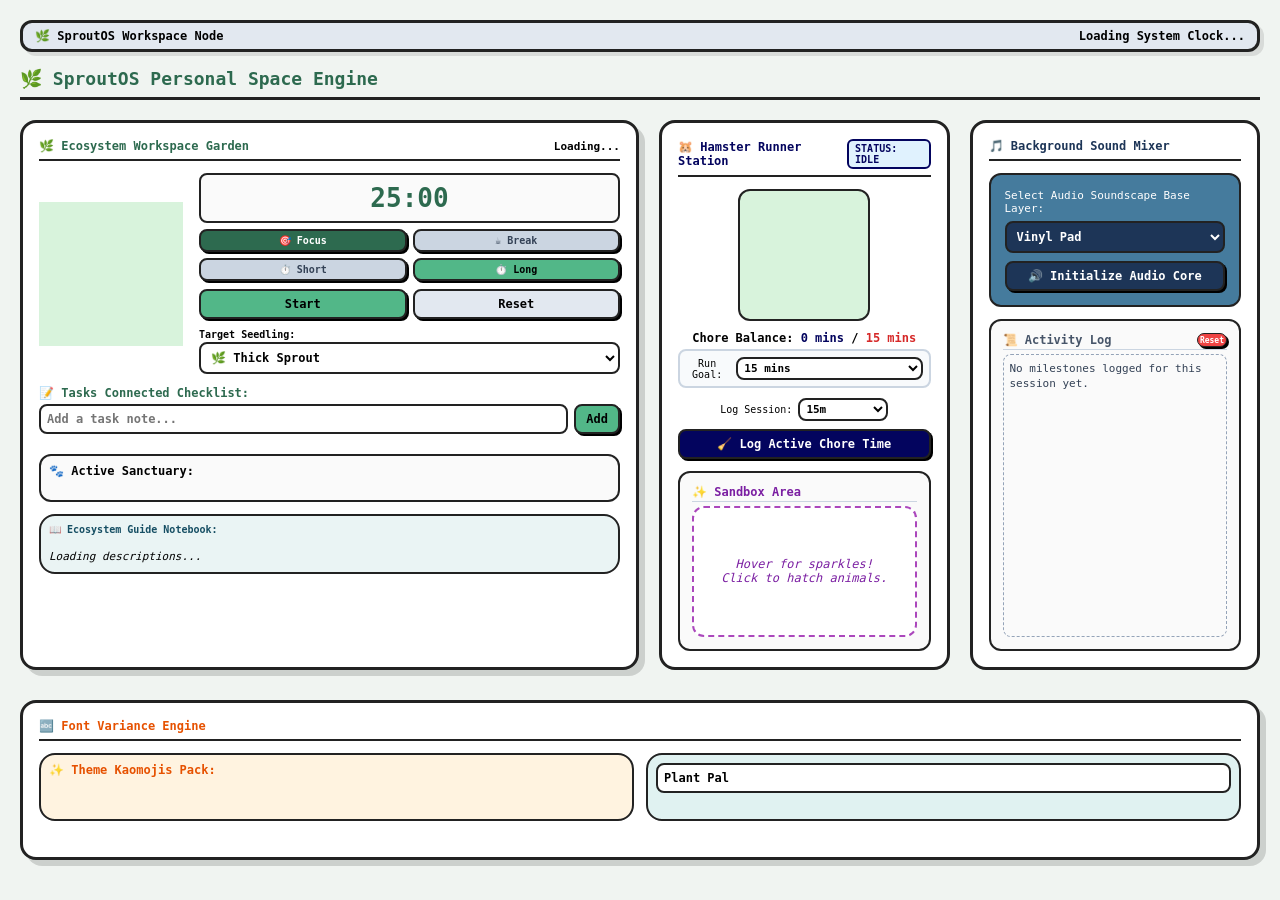
==== commit 582c331b: "Update index.html" ====
--- a/index.html
+++ b/index.html
@@ -2,7 +2,7 @@
 <html lang="en">
 <head>
   <meta charset="UTF-8">
-  <title>SproutOS Chunky Dashboard Workspace</title>
+  <title>SproutOS Consolidated Workspace Dashboard</title>
   <style>
     :root { --bg: #f4f9f4; --card-bg: #ffffff; --p: #52b788; --pd: #2d6a4f; --ac: #d8f3dc; --border-color: #222222; }
     * { box-sizing: border-box; font-family: monospace; font-size: 12px; }
@@ -11,7 +11,7 @@
     .dashboard-title { font-size: 18px; font-weight: bold; color: var(--pd); margin-bottom: 20px; border-bottom: 3px solid var(--border-color); padding-bottom: 8px; }
     
     .dashboard-grid { display: flex; flex-wrap: wrap; gap: 20px; align-items: stretch; flex: 1; margin-bottom: 20px; }
-    .chunky-widget { background: var(--card-bg); border: 3px solid var(--border-color); border-radius: 16px; padding: 16px; box-shadow: 6px 6px 0px rgba(0,0,0,0.15); display: flex; flex-direction: column; gap: 12px; height: 100%; }
+    .chunky-widget { background: var(--card-bg); border: 3px solid var(--border-color); border-radius: 16px; padding: 16px; box-shadow: 6px 6px 0px rgba(0,0,0,0.15); display: flex; flex-direction: column; gap: 12px; }
     
     .wide-widget { flex: 2; min-width: 340px; display: flex; flex-direction: column; }
     .narrow-widget { flex: 1; min-width: 280px; display: flex; flex-direction: column; gap: 20px; }
@@ -34,24 +34,31 @@
     .rw { display: flex; gap: 6px; margin-bottom: 8px; }
     input[type="text"], select { width: 100%; padding: 6px; border-radius: 8px; border: 2px solid var(--border-color); font-family: monospace; font-weight: bold; background: #fff; }
     ul { list-style: none; padding: 0; margin: 0; display: flex; flex-direction: column; gap: 4px; }
-    li { display: flex; align-items: center; justify-content: space-between; padding: 6px; background: #fafafa; border: 2px solid var(--border-color); border-radius: 8px; }
+    li { display: flex; align-items: center; justify-content: space-between; padding: 6px; background: #fafafa; border: 2px solid var(--border-color); border-radius: 8px; word-break: break-word; }
     .dn span { text-decoration: line-through; color: #888; }
     .dl { background: none; color: #ef4444; border: none; box-shadow: none; padding: 0 4px; cursor: pointer; }
     .an-box { background: #fafafa; padding: 8px; border-radius: 12px; font-weight: bold; position: relative; border: 2px solid var(--border-color); height: 48px; overflow: hidden; }
     .pt-c { position: absolute; bottom: 0; left: 0; width: 100%; height: 24px; }
     .pet { position: absolute; font-size: 16px; bottom: 2px; transition: left 0.4s; }
-    .stk-row { display: flex; gap: 6px; flex-wrap: wrap; }
+    
+    /* OVERFLOW CONTAINMENT CORES: Traps expanding sticker boxes and wrapping descriptions safely */
+    .stk-row { display: flex; gap: 6px; flex-wrap: wrap; max-height: 140px; overflow-y: auto; padding-right: 4px; }
     .stk-btn { background: #fff; border: 2px solid var(--border-color); color: #000; padding: 6px 10px; border-radius: 12px; cursor: pointer; font-weight: bold; box-shadow: 2px 2px 0px #000; }
     .fnt-col { display: flex; flex-direction: column; gap: 4px; max-height: 120px; overflow-y: auto; }
-    .fnt-row { display: flex; justify-content: space-between; align-items: center; background: #fff; padding: 6px; border-radius: 6px; border: 2px solid var(--border-color); font-weight: bold; cursor: pointer; }
+    .fnt-row { display: flex; justify-content: space-between; align-items: center; background: #fff; padding: 6px; border-radius: 6px; border: 2px solid var(--border-color); font-weight: bold; cursor: pointer; word-break: break-all; }
     
     .mu-box { background: #457b9d; border: 2px solid var(--border-color); border-radius: 12px; padding: 14px; color: white; }
     .mu-box select { background: #1d3557; color: white; margin-bottom: 8px; }
     .mu { background: #1d3557; width: 100%; color: white; border: 2px solid var(--border-color); }
     .pz { background: #fff; border: 2px dashed #ab47bc; border-radius: 12px; min-height: 110px; flex: 1; display: flex; align-items: center; justify-content: center; color: #7b1fa2; font-style: italic; padding: 12px; text-align: center; }
-    .history-item { margin-bottom: 4px; padding-bottom: 4px; border-bottom: 1px dashed #cbd5e1; font-weight: bold; color: #475569; }
+    
+    /* TEXT BREAK REPAIRS: Enforces automatic word wrapping for all historical status items */
+    .history-item { margin-bottom: 6px; padding-bottom: 6px; border-bottom: 1px dashed #cbd5e1; font-weight: bold; color: #475569; word-break: break-word; white-space: normal; }
     .toggle-row { display: flex; gap: 8px; align-items: center; background: #f8fafc; padding: 6px; border-radius: 8px; border: 2px solid #cbd5e1; margin-bottom: 6px; }
     .inner-box-nest { background: #fafafa; border: 2px solid var(--border-color); border-radius: 12px; padding: 12px; display: flex; flex-direction: column; flex: 1; }
+    
+    /* NOTEBOOK TEXT REPAIRS: Makes sure large paragraphs wrap inside the garden info layout */
+    #eco-desc { font-style: italic; font-size: 11px; margin-top: 2px; word-break: break-word; white-space: normal; line-height: 1.4; }
   </style>
 </head>
 <body>
@@ -114,7 +121,6 @@
         </div>
       </div>
 
-      <!-- KEYBOARD INTERCEPT: Added a simple onkeydown check for the Return/Enter key -->
       <div class="td">
         <div style="font-weight: bold; color: #2d6a4f; margin-bottom: 4px;">📝 Tasks Connected Checklist:</div>
         <div class="rw">
@@ -127,9 +133,10 @@
 
       <div class="chunky-widget" style="background: #eaf4f4; padding: 8px; border-width: 2px; box-shadow: none;">
         <div style="font-weight: bold; color: #164e63; font-size: 10px;">📖 Ecosystem Guide Notebook:</div>
-        <div id="eco-desc" style="font-style: italic; font-size: 11px; margin-top: 2px;">Loading descriptions...</div>
-      </div>
-    </div>
+        <div id="eco-desc">Loading descriptions...</div>
+      </div>
+    </div>
+
     <!-- COLUMN 2: HAMSTER WITH SANDBOX STRETCHED INSIDE -->
     <div class="narrow-widget">
       <div class="chunky-widget" style="box-shadow: none; flex: 1;">
@@ -172,8 +179,7 @@
         </div>
       </div>
     </div>
-
-    <!-- COLUMN 3: AUDIO WITH LOG STRETCHED INSIDE -->
+<!-- COLUMN 3: AUDIO WITH ENLARGED ACTIVITY LOG CHASSIS -->
     <div class="narrow-widget">
       <div class="chunky-widget" style="box-shadow: none; flex: 1;">
         <div class="widget-header"><span style="color: #1d3557;">🎵 Background Sound Mixer</span></div>
@@ -183,13 +189,12 @@
           <button id="m" class="mu" onclick="tune()">🔊 Initialize Audio Core</button>
         </div>
 
-        <!-- SCROLL FIX: Added max-height: 140px and overflow-y: scroll to handle scrolling up and down -->
-        <div class="inner-box-nest">
+        <div class="inner-box-nest" style="min-height: 250px;">
           <div style="font-weight: bold; color: #475569; margin-bottom: 4px; border-bottom: 1px solid #cbd5e1; padding-bottom: 2px; display: flex; justify-content: space-between;">
             <span>📜 Activity Log</span>
             <button onclick="clearSavedData()" style="background:#ef4444; color:white; font-size:8px; padding:0px 2px; border-width:1px;">Reset</button>
           </div>
-          <div id="workspace-history-box" style="padding: 4px; background: #fafafa; border: 1px dashed #94a3b8; border-radius: 8px; flex: 1; max-height: 140px; line-height: 1.3; font-size: 10px; color: #334155; overflow-y: scroll;">
+          <div id="workspace-history-box" style="padding: 6px; background: #fafafa; border: 1px dashed #94a3b8; border-radius: 8px; flex: 1; height: 210px; line-height: 1.4; font-size: 11px; color: #334155; overflow-y: scroll;">
             No milestones logged for this session yet.
           </div>
         </div>
@@ -213,6 +218,22 @@
 
   </div>
 
-  <script src="dashboard-boot.js"></script>
-</body>
-</html>
+  <script>
+    // ================= INTEGRATED SYSTEM DATABASE =================
+    var plantPets = { sprout: "🐛", cactus: "🦎", flower: "🦋", orchid: "🐝", rose: "🐞", tulip: "🐌", bamboo: "🐼", bonsai: "🦉", mushroom: "🦔", clover: "🐇", fern: "🐸", maple: "🐿️", palm: "🦜", venus: "🐱", berry: "🦝" };
+    var maps = {
+      f1: {"A":"𝔸","B":"𝔹","C":"ℂ","D":"𝔻","E":"𝔼","F":"𝔽","G":"𝔾","H":"ℍ","I":"𝕀","J":"𝕁","K":"𝕂","L":"𝕃","M":"𝕄","N":"ℕ","O":"𝕆","P":"ℙ","Q":"ℚ","R":"ℝ","S":"𝕊","T":"𝕋","U":"𝕌","V":"𝕍","W":"𝕎","X":"𝕏","Y":"𝕐","Z":"ℤ","a":"𝕒","b":"𝕓","c":"𝕔","d":"𝕕","e":"𝕖","f":"𝕗","g":"𝕘","h":"𝕙","i":"𝕚","j":"𝕛","k":"𝕜","l":"𝕝","m":"𝕞","n":"𝕩","o":"𝕠","p":"𝕡","q":"𝕢","r":"𝕣","s":"𝕤","t":"𝕥","u":"𝕦","v":"𝕧","w":"𝕨","x":"𝕩","y":"𝕪","z":"𝕫"},
+      f2: {"A":"𝔄","B":"𝔅","C":"  ","D":"𝔇","E":"𝔈","F":"𝔉","G":"𝔊","H":"ℌ","I":"ℑ","J":"𝔍","K":"𝔎","L":"𝔏","M":"𝔐","N":"𝔑","O":"𝔒","P":"𝔓","Q":"𝔔","R":"ℜ","S":"𝔖","T":"𝔗","U":"𝔘","V":"𝔙","W":"𝔚","X":"𝔛","Y":"𝔜","Z":"ℨ","a":"𝔞","b":"𝔟","c":"𝔠","d":"𝔡","e":"𝔢","f":"𝔣","g":"𝔤","h":"𝔥","i":"𝔦","j":"𝔧","k":"𝔨","l":"𝔩","m":"𝔪","n":"𝔫","o":"𝔬","p":"𝔭","q":"𝔮","r":"𝔯","s":"𝔰","t":"𝔱","u":"𝔲","v":"𝔳","w":"𝔴","x":"𝔵","y":"𝔶","z":"𝔷"},
+      f3: {"A":"𝓿","B":"𝓑","C":"𝓒","D":"𝓓","E":"𝓔","F":"𝓕","G":"𝓖","H":"𝓗","I":"𝓘","J":"𝓙","K":"𝓚","L":"𝓛","M":"𝓜","N":"𝓝","O":"𝓞","P":"𝓟","Q":"𝓠","R":"𝓡","S":"𝓢","T":"𝓣","U":"𝓤","V":"𝓥","W":"𝓦","X":"𝓿","Y":"𝓨","Z":"𝓩","a":"𝓪","b":"𝓫","c":"𝓬","d":"𝓭","e":"𝓮","f":"𝓯","g":"𝓰","h":"𝓱","i":"𝓲","j":"𝓳","k":"𝓴","l":"𝓵","m":"𝓶","n":"𝓷","o":"𝓸","p":"𝓹","q":"𝓦","r":"𝓻","s":"𝓼","t":"𝕥","u":"𝓾","v":"𝓿","w":"𝔀","x":"𝔁","y":"𝔂","z":"𝔃"}
+    };
+    var plantData = {
+      sprout: { desc: "The basic green seedling represents the humble beginnings of organic life. It breaks through soft soil using its tiny primary cotyledons to absorb ambient sunshine. This delicate sprout requires highly regular watering schedules and gentle warmth to build structural roots before it transitions into advanced architectural growth phases.", fonts: [{key:"f1",name:"Double"},{key:"f2",name:"Gothic"}], kaomojis: ["🌱","(•‿•)🌱","(˘³˘)🌿","(o^▽^o)","(✧ω✧)","(◕‿◕)","(っ˘ω˘ς)","( ´▽` )","(◍•ᴗ•◍)","(〃^▽^〃)","( ˙꒳˙ )","(๑˃̵ᴗ˂̵)","(◠‿◠)","(*'▽'*)","(っ.❛ ᴗ ❛.)っ","(•◡•)"] },
+      cactus: { desc: "An incredibly resilient arid desert organism built to endure severe drought and extreme heat fluctuations. Its thick succulent stem is engineered for massive internal water preservation, while its external defense network of sharp protective needles minimizes moisture evaporation. It serves as a reminder that life can thrive in the harshest environments.", fonts: [{key:"f1",name:"Double"},{key:"f2",name:"Gothic"}], kaomojis: ["🌵","(•̀⤙•́)🌵","(`^´)","(ง •̀_•́)ง","(ಠ_ಠ)","(⁎˃⌊˂⁎)","(•̀_•́)","(￣^￣)","( ` ω ´ )","(⇀_⇀)","(ง'̀-'́)ง","(ง°ل͜°)ง","(•ิ_•ิ)","(¬_¬)","(¯_¯)","(^‿^🌵)"] },
+      flower: { desc: "A bright heliotropic sunflower designed to seek out and follow radiant light streams across the sky. Its massive cheerful golden crown acts as an open ecological hub for visiting local pollinators. This fast-growing flower thrives when placed under direct noon sun exposure, pumping nutrients upward through its thick fibrous stalk.", fonts: [{key:"f1",name:"Double"},{key:"f3",name:"Script"}], kaomojis: ["🌻","(◕‿◕✿)","(✨‿✨)","(✿◠‿◠)","(💖‿💖)","(⺣◡⺣)","(人•͈ᴗ•͈)","(〃▽〃)","(☆▽☆)","(*^ω^*)","(≧◡≦)","(🌸◠‿◠)","(っ🎀‿🎀)っ","(〃^▽^〃)","(o◕‿◕o)","(˶ˆ꒳ˆ˵)"] },
+      orchid: { desc: "A highly complex, elegant purple orchid flower that populates humid tropical tree canopies. It grows natively as an epiphyte, meaning it anchors its specialized root clusters securely onto mossy bark surfaces to absorb atmospheric moisture rather than feeding directly from dirt ground. It requires careful drainage filtering to prevent over-saturation.", fonts: [{key:"f2",name:"Gothic"},{key:"f3",name:"Script"}], kaomojis: ["🌸","(☯‿☯)","(✧_✧)","(✷‿✷)","(❦‿❦)","(ꏿ﹏ꏿ)","(⚆_⚆)","(•‿•✿)","( ✿ ▽ ✿ )","(◕‿◕)","(*^.^*)","(〃‿〃)","(•‿•)","(^▽^)","(◕‿◕✿)","(◠‿◠✿)"] },
+      rose: { desc: "A stunning perennial rose stem packed with layers of deeply aromatic ruby petals. Its elegant visual beauty is balanced by rows of sharp, curved protective thorns running down its wood-like stalk to deter hungry herbivores. It is a slow-blooming plant that requires rich organic soil mix and seasonal pruning to flourish beautifully.", fonts: [{key:"f1",name:"Double"},{key:"f3",name:"Script"}], kaomojis: ["🌹","(❤‿❤)","(｡♥‿♥｡)","(♡ω♡*)","(✿ ♡‿♡)","(′▽`〃)♡","(づ￣ ³￣)づ","(♥ω♥*)","(๑˘ᵕ˘)","(ღ˘⌣˘ღ)","(◌^▽^◌)","(✿❦‿❦)","(•‾⌣‾•)","(๑♡⌓♡๑)","(灬º‿º灬)","( 〃▽〃)"] },
+      tulip: { desc: "A smooth bulb-grown spring tulip displaying neat, symmetrical pastel flower bells. It signals the cyclical end of long winter frost by quickly shooting bright lime-green blades up through chilly, damp meadows. This delicate looking flower prefers cool morning mist and thrives inside loose, sandy soil mixes.", fonts: [{key:"f1",name:"Double"},{key:"f2",name:"Gothic"}], kaomojis: ["🌷","(˘ᵕ˘)✿","(ˊᵕˋ)","(𓂂ᵕ𓂂)","(｡•ㅅ•｡)","(๑•᎑•๑)","( ˙▿˙ )","( ˶ˆ꒳ˆ˵ )","( ˊᵕˋ )♡","(„• ֊ •„)","(。U ω U。)","(๑ᵔ⤙ᵔ๑)","(* ´ ` *)","(ˆ▿ˆc)","(⌒‿⌒)","(•‿•🌷)"] },
+      bamboo: { desc: "An incredible woody grass structure built with hollow, segmented reed columns that can rocket skyward at extreme speeds. Its expansive underground rhizome root system weaves a dense network beneath the floor, anchoring entire riverbeds against sliding mud. It stands as a timeless historical symbol of flexibility, strength, and continuous upward progress.", fonts: [{key:"f2",name:"Gothic"},{key:"f3",name:"Script"}], kaomojis: ["🎍","(•ᴥ•)","🐼","(꜆˶ᵔᵕᵔ˶)꜆","(•⚇•)","(◕ܫ◕)","(✧ܫ✧)","(ᵔᴥᵔ)","(•̀⤙•́)🐼","(=^･ω･^=)","🐾","(^._.^)","(𓃠)","(⌒‿⌒)","(*^ω^*)","(•‿•🎍)"] },
+      bonsai: { desc: "An ancient decorative miniature tree art piece cultivated meticulously over decades of patient container pruning. By carefully styling its branches with structural wires and regulating root bounds, the grower replicates the magnificent posture of an old cliffside forest giant inside a shallow desktop dish.", fonts: [{key:"f1",name:"Double"},{key:"f2",name:"Gothic"}], kaomojis: ["🌳","(─‿─)","(˘_˘)","(◡_◡)","(๑˘ᵕ˘)","( •_•)","(˘◡˘)","(●´ω｀●)","(◍‿◍)","(✯◡✯)","(•ิ_•ิ)","(ˊᵕˋ)","(𓆏)","(^‿^✿)","(˘▽˘)","(◍•ᴗ•◍)"] },
+      mushroom: { desc: "A mysterious fungal spore network consisting of deep hidden mycelial threads running through damp floor decay. Its visible umbrella cap springs up overnight in shady spaces to distribute spores across the wind. This plant plays an important role in cleaning up forest waste and turning it back into rich, reusable earth nutrients.", fonts: [{key:"f1",name:"Double"},{key:"f2",name:"Gothic"}], kaomojis: ["🍄","(🥴)","(🤪)","(✧ω✧)","(★ω★)","(⊙_⊙)","(ʘ‿ʘ)","(ꏿ_ꏿ)","(🤯)","(ʘ╻ʘ)","(◎﹏◎)","(〃￣ω￣〃)","(★﹃ ★)","( 😵‍💫 )","(◍•ᴗ•◍)","(^‿^🍄)"] },
+Use code with caution.clover: { desc: "A creeping patch-forming ground cover weed carrying rare lucky four-leaflet mutations mixed among dense green blankets. Clovers gather nitrogen from open air layers and feed it directly down into surrounding dirt pockets, automatically healing worn soil zones and nourishing neighbor weeds naturally.", fonts: [{key:"f1",name:"Double"},{key:"f3",name:"Script"}], kaomojis: ["🍀","(🤑)","(✧▽✧)","(💰‿💰)","(🌟‿🌟)","(⭐⭐)","(🎯)","(💎‿💎)","(🎩)","(  ✨ )","(∩^o^)⊃━☆","(っ🔥‿🔥)っ","(✧ω✧)","(☆▽☆)","(o^ ^o)","(💵💵)"] },fern: { desc: "An old-world non-flowering frond specimen dating back to primitive history systems. It replicates using microscopic spore pockets lined under its lace leaves rather than utilizing modern floral seed methods. It demands full shadow coverage and heavy daily water misting to keep its wild woodland plumes from drying out.", fonts: [{key:"f2",name:"Gothic"},{key:"f3",name:"Script"}], kaomojis: ["🌿","(•〰•)","(ᵔᴥᵔ)","(•ᴥ•)","(•‿•)","(•ิ_•ิ)","(◡‿◡)","(＾◡＾)","(〃‿〃)","(─‿─)","(✧ω✧)","(o^▽^o)","(っ˘ω˘ς)","( ´▽ )","(◍•ᴗ•◍)","(〃^▽^〃)"] }, maple: { desc: "A beautiful mountain maple tree leaf cluster showing intricate five-pointed branch designs. As autumn seasons settle over the workspace grid, its internal sap sugar turns its leafy crowns from flat summer forest green into blazing shades of orange and deep purple. It thrives inside open air zones with cold cyclic changes.", fonts: [{key:"f1",name:"Double"},{key:"f2",name:"Gothic"}], kaomojis: ["🍁","(🍂)","(☕)","(🧣)","(˘ᵕ˘)","( 🍵 )","(｡◕‿◕｡)","(っ˘ڡ˘ς)","( ´ρ)","(●´ω｀●)","( ′～′)","(◌^▽^◌)","( ´∀`)","( 🍁 ‿ 🍁 )","( ☕ _ ☕ )","(╹◡╹)"] },palm: { desc: "A highly resilient coastal palm tree built with flexible, stringy trunk layers that bend safely during fierce coastal storm winds without cracking. Its long crown fronds allow sea gales to flow cleanly through them, making it a great specimen for warm, sunny sandbox layout configurations.", fonts: [{key:"f1",name:"Double"},{key:"f3",name:"Script"}], kaomojis: ["🌴","(🕶️)","(🏄)","(🥥)","(🍍)","(🍹)","🏖️","☀️","(🌴‿🌴)","(😎)","(🏖️_🏖️)","(˵^◡^˵)","(•‿•)","(〃▽〃)","(☆▽☆)","(^ω^)"] },venus: { desc: "An incredible carnivorous fly trap mutation equipped with active, sensitive terminal leaf pads. The interior trap walls are loaded with fine hair triggers that snap the green lobes shut within fractions of a second when touched by passing bugs. It relies on digesting these insects to collect nutrients that are missing from its swampy home soil.", fonts: [{key:"f2",name:"Gothic"},{key:"f3",name:"Script"}], kaomojis: ["🌱","(🐱)","(🐾)","(=^･ω･^=)","(•̀⤙•́)","(•⤙•)","(˵^v^˵)","(ㅇvㅇ)","(▼v▼)","(˘‿˘)","(ᵔvᵔ)","(•v•)","( 🐱 _ 🐱 )","(✧v✧)","(o^v^o)","(•‿•🌱)"] },berry: { desc: "A prickly wild vine crowded with sweet forest berries that grow in bunches along sunny thicket edges. Its tiny summer blossoms turn into bright clusters of fruit over time, providing sugary fuel for woodland creatures. This crawling vine grows best when given a wooden garden trellis to climb.", fonts: [{key:"f1",name:"Double"},{key:"f2",name:"Gothic"}], kaomojis: ["🍓","(🍇)","(🍒)","(🍰)","(っ˘ڡ˘ς)","(〃^▽^〃)","(๑>◡<๑)","(≧ڡ≦)","(￣▽￣)","(o^ ^o)","(っ﹒︠ᴗ﹒︡)っ","(〃▽〃)","( ˙▿˙ )","( ˶ˆ꒳ˆ˵ )","( 🍓 ‿ 🍓 )","(🍓‿🍓)"] }};// ================= INTEGRATED MECHANICS ENGINE =================var tmLeft = 1500, tmInt = null, tmRunning = false, tmMode = 'focus', tmLen = 'long';var curStage = 0; const totalStages = 9;var hamX = 64, hamDir = 1, hamRunning = false;var choreLogged = 0, choreTarget = 15;var AC = null, osc1 = null, osc2 = null, gainN = null, soundTuning = false;window.onload = function() {chg(); genFonts(); setupHamster(); setupSandbox(); setupClock(); setupStickers();ren(); draw(); logMilestone("SproutOS Engine cores initialized completely inside unified single-page layout.");};function setupClock() {setInterval(() => {var d = new Date();document.getElementById('live-system-clock').innerText = d.toLocaleTimeString([], {hour:'2-digit', minute:'2-digit', second:'2-digit'});}, 1000);}function chg() {var p = document.getElementById('pt').value;document.getElementById('eco-desc').innerText = plantData[p].desc;var an = document.getElementById('an'); an.innerHTML = '';var pet = document.createElement('span'); pet.className = 'pet'; pet.id = 'pet-anim'; pet.innerText = plantPets[p];an.appendChild(pet); animatePet(); setupStickers();}function setupStickers() {var p = document.getElementById('pt').value;var box = document.getElementById('stk-box'); box.innerHTML = '';plantData[p].kaomojis.forEach(k => {var btn = document.createElement('button'); btn.className = 'stk-btn'; btn.innerText = k;btn.onclick = () => {var inp = document.getElementById('cust-txt-in'); inp.value += " " + k; genFonts();logMilestone("Appended sticker unit " + k + " to transformer register.");};box.appendChild(btn);});}function animatePet() {var p = document.getElementById('pet-anim'); if(!p) return;var left = 10; var dir = 1;setInterval(() => {left += dir * 8; if(left > 220) dir = -1; if(left < 10) dir = 1;p.style.left = left + 'px';}, 600);}function setTimerMode(m) {tmMode = m; document.getElementById('mode-focus').classList.toggle('active-focus', m==='focus');document.getElementById('mode-break').classList.toggle('active-break', m==='break'); updateTimerDefaults();}function setTimerLength(l) {tmLen = l; document.getElementById('len-short').classList.toggle('active-len', l==='short');document.getElementById('len-long').classList.toggle('active-len', l==='long'); updateTimerDefaults();}function updateTimerDefaults() {if(tmMode === 'focus') tmLeft = (tmLen === 'long') ? 1500 : 600;else tmLeft = (tmLen === 'long') ? 300 : 120;fmt();}function fmt() {var m = Math.floor(tmLeft/60), s = tmLeft%60;document.getElementById('tm').innerText = (m<10?'0':'')+m+':'+(s<10?'0':'')+s;}function run() {var btn = document.getElementById('go');if(tmRunning) { clearInterval(tmInt); tmRunning = false; btn.innerText = "Start"; hamRunning = false; toggleAudioCore(false); }else {tmRunning = true; btn.innerText = "Pause"; hamRunning = true; toggleAudioCore(soundTuning);tmInt = setInterval(() => {if(tmLeft > 0) { tmLeft--; fmt(); }else { clearInterval(tmInt); tmRunning = false; btn.innerText = "Start"; hamRunning = false; toggleAudioCore(false); logMilestone("Timer phase reached termination target."); }}, 1000);}}function reset() { clearInterval(tmInt); tmRunning = false; document.getElementById('go').innerText = "Start"; hamRunning = false; toggleAudioCore(false); updateTimerDefaults(); }function add() {var val = document.getElementById('in').value.trim(); if(!val) return;var list = JSON.parse(localStorage.getItem('todo_items') || '[]');list.push({text: val, done: false}); localStorage.setItem('todo_items', JSON.stringify(list));document.getElementById('in').value = ''; ren();}function ren() {var list = JSON.parse(localStorage.getItem('todo_items') || '[]');var el = document.getElementById('el'); el.innerHTML = '';list.forEach((item, idx) => {var li = document.createElement('li'); if(item.done) li.className = 'dn';var chk = document.createElement('input'); chk.type = 'checkbox'; chk.checked = item.done;chk.onchange = () => toggleTaskState(idx);var s = document.createElement('span'); s.innerText = " " + item.text;var del = document.createElement('button'); del.className = 'dl'; del.innerText = '✖';del.onclick = () => { list.splice(idx, 1); localStorage.setItem('todo_items', JSON.stringify(list)); ren(); };li.appendChild(chk); li.appendChild(s); li.appendChild(del); el.appendChild(li);});document.getElementById('st').innerText = "PROGRESS: " + curStage + "/" + totalStages;}function toggleTaskState(idx) {var list = JSON.parse(localStorage.getItem('todo_items') || '[]'); if(!list[idx]) return;list[idx].done = !list[idx].done; localStorage.setItem('todo_items', JSON.stringify(list));if(list[idx].done) {if(curStage < totalStages) { curStage++; logMilestone("Completed item logged. Stage updated: " + curStage + "/" + totalStages); }draw();setTimeout(() => {var fresh = JSON.parse(localStorage.getItem('todo_items') || '[]');if(fresh[idx] && fresh[idx].done) { fresh.splice(idx, 1); localStorage.setItem('todo_items', JSON.stringify(fresh)); ren(); }}, 7000);} else { if(curStage > 0) curStage--; draw(); }ren();}function draw() {var canvas = document.getElementById('cv'); var ctx = canvas.getContext('2d');ctx.clearRect(0,0,144,144); ctx.fillStyle = "#2d6a4f";ctx.fillRect(52, 130 - (curStage * 8), 40, curStage * 8);}function setupHamster() {var canvas = document.getElementById('hamsterCanvas'); var ctx = canvas.getContext('2d');setInterval(() => {ctx.clearRect(0,0,128,128); ctx.strokeStyle = "#222"; ctx.lineWidth = 4;ctx.beginPath(); ctx.arc(64,64,48,0,Math.PI*2); ctx.stroke();if(hamRunning) { hamX += hamDir * 4; if(hamX > 90 || hamX < 38) hamDir *= -1; }ctx.fillStyle = "#b58282"; ctx.fillRect(hamX, 85, 18, 12);document.getElementById('hamster-status').innerText = hamRunning ? "STATUS: RUNNING" : "STATUS: IDLE";}, 150);}function updateChoreTarget() { choreTarget = parseInt(document.getElementById('hamster-run-threshold').value); document.getElementById('chore-target-display').innerText = choreTarget + " mins"; }function triggerChoreBoost() {var amount = parseInt(document.getElementById('chore-duration').value); choreLogged += amount;document.getElementById('chore-time').innerText = choreLogged + " mins";logMilestone("Logged a " + amount + " minute operational cleanup interval.");}function setupSandbox() {var pz = document.getElementById('playzone');pz.onmousemove = (e) => {var s = document.createElement('span'); s.innerText = "✨"; s.style.position = 'absolute';s.style.left = (e.clientX - pz.getBoundingClientRect().left) + 'px'; s.style.top = (e.clientY - pz.getBoundingClientRect().top) + 'px';s.style.fontSize = '10px'; pz.appendChild(s); setTimeout(() => s.remove(), 400);};pz.onclick = () => {var beasts = ["🐹","🐰","🦊","🐻","🐨","🐿️"]; var b = beasts[Math.floor(Math.random()*beasts.length)];logMilestone("Hatched a custom " + b + " in Sandbox zone!");};}function genFonts() {var val = document.getElementById('cust-txt-in').value; var box = document.getElementById('fnt-box'); box.innerHTML = '';['f1','f2','f3'].forEach(fKey => {var str = val.split('').map(c => maps[fKey][c] || c).join('');var r = document.createElement('div'); r.className = 'fnt-row'; r.innerText = str;r.onclick = () => { navigator.clipboard.writeText(str); logMilestone("Copied font layout token to buffer."); };box.appendChild(r);});}function tune() {soundTuning = !soundTuning; var btn = document.getElementById('m');if(soundTuning) { btn.innerText = "⏸️ Halt Audio Core"; btn.style.background = "#e63946"; toggleAudioCore(tmRunning); }else { btn.innerText = "🔊 Initialize Audio Core"; btn.style.background = "#1d3557"; toggleAudioCore(false); }}function toggleAudioCore(on) {if(!on) { if(osc1) { osc1.stop(); osc2.stop(); osc1=null; osc2=null; } return; }if(osc1) return; if(!AC) AC = new (window.AudioContext || window.webkitAudioContext)();osc1 = AC.createOscillator(); osc2 = AC.createOscillator(); gainN = AC.createGain();var type = document.getElementById('mtype').value;if(type==='chill') { osc1.frequency.setValueAtTime(120, AC.currentTime); osc2.frequency.setValueAtTime(124, AC.currentTime); }else if(type==='jazz') { osc1.frequency.setValueAtTime(180, AC.currentTime); osc2.frequency.setValueAtTime(185, AC.currentTime); }else { osc1.frequency.setValueAtTime(80, AC.currentTime); osc2.frequency.setValueAtTime(82, AC.currentTime); }gainN.gain.setValueAtTime(0.15, AC.currentTime); osc1.connect(gainN); osc2.connect(gainN); gainN.connect(AC.destination);osc1.start(); osc2.start();}function clearSavedData() { localStorage.removeItem('todo_items'); curStage = 0; choreLogged = 0; document.getElementById('chore-time').innerText = "0 mins"; ren(); draw(); document.getElementById('workspace-history-box').innerHTML = ''; logMilestone("System storage registers hard reset."); }function logMilestone(m) {var box = document.getElementById('workspace-history-box'); if(!box) return;var n = new Date(); var ts = n.toLocaleTimeString([], {hour:'2-digit', minute:'2-digit'});var e = document.createElement('div'); e.className = "history-item"; e.innerHTML = "["+ts+"] "+m;box.appendChild(e); box.scrollTop = box.scrollHeight;}
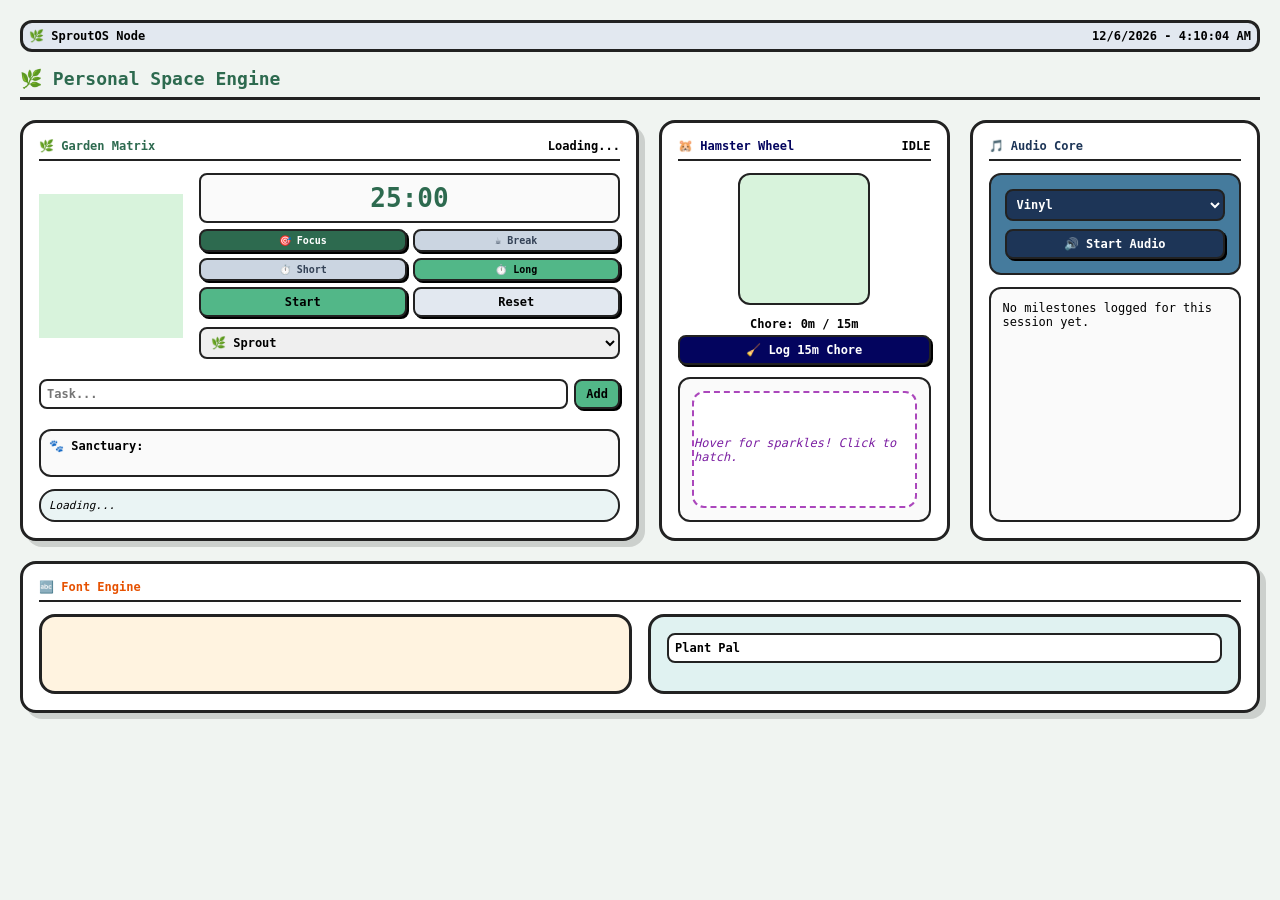
==== commit 86c011f1: "Update index.html" ====
--- a/index.html
+++ b/index.html
@@ -1,239 +1,124 @@
 <!DOCTYPE html>
 <html lang="en">
 <head>
-  <meta charset="UTF-8">
-  <title>SproutOS Consolidated Workspace Dashboard</title>
+  <meta charset="UTF-8"><title>SproutOS Dashboard</title>
   <style>
-    :root { --bg: #f4f9f4; --card-bg: #ffffff; --p: #52b788; --pd: #2d6a4f; --ac: #d8f3dc; --border-color: #222222; }
+    :root { --card-bg: #fff; --p: #52b788; --pd: #2d6a4f; --ac: #d8f3dc; --border: 3px solid #222; }
     * { box-sizing: border-box; font-family: monospace; font-size: 12px; }
     body { background: #f0f4f1; margin: 0; padding: 20px; display: flex; flex-direction: column; min-height: 100vh; }
-    .meta-row { display: flex; justify-content: space-between; font-weight: bold; background: #e2e8f0; padding: 6px 12px; border-radius: 12px; margin-bottom: 16px; border: 3px solid var(--border-color); box-shadow: 4px 4px 0px rgba(0,0,0,0.1); }
-    .dashboard-title { font-size: 18px; font-weight: bold; color: var(--pd); margin-bottom: 20px; border-bottom: 3px solid var(--border-color); padding-bottom: 8px; }
-    
-    .dashboard-grid { display: flex; flex-wrap: wrap; gap: 20px; align-items: stretch; flex: 1; margin-bottom: 20px; }
-    .chunky-widget { background: var(--card-bg); border: 3px solid var(--border-color); border-radius: 16px; padding: 16px; box-shadow: 6px 6px 0px rgba(0,0,0,0.15); display: flex; flex-direction: column; gap: 12px; }
-    
-    .wide-widget { flex: 2; min-width: 340px; display: flex; flex-direction: column; }
+    .meta-row { display: flex; justify-content: space-between; font-weight: bold; background: #e2e8f0; padding: 6px; border-radius: 12px; border: var(--border); margin-bottom: 16px; }
+    .dashboard-title { font-size: 18px; font-weight: bold; color: var(--pd); margin-bottom: 20px; border-bottom: var(--border); padding-bottom: 8px; }
+    .dashboard-grid { display: flex; flex-wrap: wrap; gap: 20px; }
+    .chunky-widget { background: var(--card-bg); border: var(--border); border-radius: 16px; padding: 16px; box-shadow: 6px 6px 0px rgba(0,0,0,0.15); display: flex; flex-direction: column; gap: 12px; }
+    .wide-widget { flex: 2; min-width: 340px; }
     .narrow-widget { flex: 1; min-width: 280px; display: flex; flex-direction: column; gap: 20px; }
-    .widget-header { font-size: 14px; font-weight: bold; border-bottom: 2px solid var(--border-color); padding-bottom: 6px; display: flex; justify-content: space-between; align-items: center; }
+    .widget-header { font-size: 14px; font-weight: bold; border-bottom: 2px solid #222; padding-bottom: 6px; display: flex; justify-content: space-between; }
     .plant-row { display: flex; gap: 16px; align-items: center; flex-wrap: wrap; }
-    .cv-wrap { width: 144px; height: 144px; background: var(--ac); border-radius: 12px; display: flex; justify-content: center; align-items: center; border: 2px solid var(--border-color); }
+    .cv-wrap { width: 144px; height: 144px; background: var(--ac); border-radius: 12px; display: flex; justify-content: center; align-items: center; border: 2px solid #222; }
     canvas { background: var(--ac); image-rendering: pixelated; }
     .side-ctrls { flex: 1; display: flex; flex-direction: column; gap: 6px; min-width: 140px; }
-    .tm-box { background: #fafafa; padding: 8px; border-radius: 8px; border: 2px solid var(--border-color); text-align: center; }
+    .tm-box { background: #fafafa; padding: 8px; border-radius: 8px; border: 2px solid #222; text-align: center; }
     .tm { font-size: 26px; font-weight: bold; color: var(--pd); }
     .btn-grid { display: flex; gap: 6px; width: 100%; }
-    button { background: var(--p); color: #000; border: 2px solid var(--border-color); padding: 6px 10px; border-radius: 8px; cursor: pointer; font-weight: bold; box-shadow: 2px 2px 0px #000; transition: transform 0.1s, box-shadow 0.1s; }
-    button:hover { background: var(--ac); transform: translate(1px, 1px); box-shadow: 1px 1px 0px #000; }
-    button:active { transform: translate(2px, 2px); box-shadow: 0px 0px 0px #000; }
+    button { background: var(--p); border: 2px solid #222; padding: 6px 10px; border-radius: 8px; cursor: pointer; font-weight: bold; box-shadow: 2px 2px 0px #000; }
     .tgl-btn { background: #cbd5e1; color: #334155; }
     .tgl-btn.active-focus { background: #2d6a4f !important; color: #fff !important; }
     .tgl-btn.active-break { background: #475569 !important; color: #fff !important; }
     .tgl-btn.active-len { background: #52b788 !important; color: #000 !important; }
-    .td { text-align: left; }
     .rw { display: flex; gap: 6px; margin-bottom: 8px; }
-    input[type="text"], select { width: 100%; padding: 6px; border-radius: 8px; border: 2px solid var(--border-color); font-family: monospace; font-weight: bold; background: #fff; }
+    input[type="text"], select { width: 100%; padding: 6px; border-radius: 8px; border: 2px solid #222; font-weight: bold; }
     ul { list-style: none; padding: 0; margin: 0; display: flex; flex-direction: column; gap: 4px; }
-    li { display: flex; align-items: center; justify-content: space-between; padding: 6px; background: #fafafa; border: 2px solid var(--border-color); border-radius: 8px; word-break: break-word; }
+    li { display: flex; align-items: center; justify-content: space-between; padding: 6px; background: #fafafa; border: 2px solid #222; border-radius: 8px; word-break: break-word; }
     .dn span { text-decoration: line-through; color: #888; }
-    .dl { background: none; color: #ef4444; border: none; box-shadow: none; padding: 0 4px; cursor: pointer; }
-    .an-box { background: #fafafa; padding: 8px; border-radius: 12px; font-weight: bold; position: relative; border: 2px solid var(--border-color); height: 48px; overflow: hidden; }
+    .dl { background: none; color: #ef4444; border: none; padding: 0 4px; cursor: pointer; }
+    .an-box { background: #fafafa; padding: 8px; border-radius: 12px; font-weight: bold; position: relative; border: 2px solid #222; height: 48px; overflow: hidden; }
     .pt-c { position: absolute; bottom: 0; left: 0; width: 100%; height: 24px; }
     .pet { position: absolute; font-size: 16px; bottom: 2px; transition: left 0.4s; }
-    
-    /* OVERFLOW CONTAINMENT CORES: Traps expanding sticker boxes and wrapping descriptions safely */
-    .stk-row { display: flex; gap: 6px; flex-wrap: wrap; max-height: 140px; overflow-y: auto; padding-right: 4px; }
-    .stk-btn { background: #fff; border: 2px solid var(--border-color); color: #000; padding: 6px 10px; border-radius: 12px; cursor: pointer; font-weight: bold; box-shadow: 2px 2px 0px #000; }
+    .stk-row { display: flex; gap: 6px; flex-wrap: wrap; padding: 6px 0; max-height: 140px; overflow-y: auto; }
+    .stk-btn { background: #fff; border: 2px solid #222; padding: 6px 10px; border-radius: 12px; cursor: pointer; font-weight: bold; box-shadow: 2px 2px 0px #000; }
     .fnt-col { display: flex; flex-direction: column; gap: 4px; max-height: 120px; overflow-y: auto; }
-    .fnt-row { display: flex; justify-content: space-between; align-items: center; background: #fff; padding: 6px; border-radius: 6px; border: 2px solid var(--border-color); font-weight: bold; cursor: pointer; word-break: break-all; }
-    
-    .mu-box { background: #457b9d; border: 2px solid var(--border-color); border-radius: 12px; padding: 14px; color: white; }
-    .mu-box select { background: #1d3557; color: white; margin-bottom: 8px; }
-    .mu { background: #1d3557; width: 100%; color: white; border: 2px solid var(--border-color); }
-    .pz { background: #fff; border: 2px dashed #ab47bc; border-radius: 12px; min-height: 110px; flex: 1; display: flex; align-items: center; justify-content: center; color: #7b1fa2; font-style: italic; padding: 12px; text-align: center; }
-    
-    /* TEXT BREAK REPAIRS: Enforces automatic word wrapping for all historical status items */
+    .fnt-row { display: flex; justify-content: space-between; background: #fff; padding: 6px; border-radius: 6px; border: 2px solid #222; font-weight: bold; cursor: pointer; word-break: break-all; }
+    .mu-box { background: #457b9d; border: 2px solid #222; border-radius: 12px; padding: 14px; color: #fff; }
+    .mu-box select { background: #1d3557; color: #fff; margin-bottom: 8px; }
+    .mu { background: #1d3557; width: 100%; color: #fff; border: 2px solid #222; }
+    .pz { background: #fff; border: 2px dashed #ab47bc; border-radius: 12px; min-height: 110px; flex: 1; display: flex; align-items: center; justify-content: center; color: #7b1fa2; font-style: italic; }
     .history-item { margin-bottom: 6px; padding-bottom: 6px; border-bottom: 1px dashed #cbd5e1; font-weight: bold; color: #475569; word-break: break-word; white-space: normal; }
     .toggle-row { display: flex; gap: 8px; align-items: center; background: #f8fafc; padding: 6px; border-radius: 8px; border: 2px solid #cbd5e1; margin-bottom: 6px; }
-    .inner-box-nest { background: #fafafa; border: 2px solid var(--border-color); border-radius: 12px; padding: 12px; display: flex; flex-direction: column; flex: 1; }
-    
-    /* NOTEBOOK TEXT REPAIRS: Makes sure large paragraphs wrap inside the garden info layout */
-    #eco-desc { font-style: italic; font-size: 11px; margin-top: 2px; word-break: break-word; white-space: normal; line-height: 1.4; }
+    .inner-box-nest { background: #fafafa; border: 2px solid #222; border-radius: 12px; padding: 12px; display: flex; flex-direction: column; flex: 1; }
+    #eco-desc { font-style: italic; font-size: 11px; word-break: break-word; white-space: normal; }
   </style>
 </head>
 <body>
-  <div class="meta-row">
-    <span>🌿 SproutOS Workspace Node</span>
-    <span id="live-system-clock">Loading System Clock...</span>
-  </div>
-
-  <div class="dashboard-title">🌿 SproutOS Personal Space Engine</div>
-
+  <div class="meta-row"><span>🌿 SproutOS Node</span><span id="live-system-clock">00:00:00</span></div>
+  <div class="dashboard-title">🌿 Personal Space Engine</div>
   <div class="dashboard-grid">
-
-    <!-- BOX 1: UNIFIED PLANT GROWER & TASK LIST -->
+    <!-- CORES CONTAINER -->
     <div class="chunky-widget wide-widget">
-      <div class="widget-header">
-        <span style="color: #2d6a4f;">🌿 Ecosystem Workspace Garden</span>
-        <span id="st" style="font-size: 11px; font-weight: bold;">Loading...</span>
-      </div>
-
+      <div class="widget-header"><span style="color: #2d6a4f;">🌿 Garden Matrix</span><span id="st">Loading...</span></div>
       <div class="plant-row">
         <div class="cv-wrap"><canvas id="cv" width="144" height="144"></canvas></div>
         <div class="side-ctrls">
           <div class="tm-box"><div id="tm" class="tm">25:00</div></div>
-          
           <div class="btn-grid">
             <button id="mode-focus" onclick="setTimerMode('focus')" class="tgl-btn active-focus" style="flex:1; padding:4px; font-size:10px;">🎯 Focus</button>
             <button id="mode-break" onclick="setTimerMode('break')" class="tgl-btn" style="flex:1; padding:4px; font-size:10px;">☕ Break</button>
           </div>
-
           <div class="btn-grid">
             <button id="len-short" onclick="setTimerLength('short')" class="tgl-btn" style="flex:1; padding:4px; font-size:10px;">⏱️ Short</button>
             <button id="len-long" onclick="setTimerLength('long')" class="tgl-btn active-len" style="flex:1; padding:4px; font-size:10px;">⏱️ Long</button>
           </div>
-
-          <div class="btn-grid" style="margin-top: 2px;">
-            <button id="go" onclick="run()" style="flex:1; background: #52b788;">Start</button>
-            <button onclick="reset()" style="flex:1; background: #e2e8f0;">Reset</button>
-          </div>
-          
-          <div style="display: flex; flex-direction: column; gap: 2px; margin-top: 4px;">
-            <span style="font-size: 10px; font-weight: bold;">Target Seedling:</span>
-            <select id="pt" onchange="chg()">
-              <option value="sprout">🌿 Thick Sprout</option>
-              <option value="cactus">🌵 Big Cactus</option>
-              <option value="flower">🌻 Sunflower</option>
-              <option value="orchid">🌸 Exotic Orchid</option>
-              <option value="rose">🌹 Crimson Rose</option>
-              <option value="tulip">🌷 Spring Tulip</option>
-              <option value="bamboo">🎍 Lucky Bamboo</option>
-              <option value="bonsai">🌳 Miniature Bonsai</option>
-              <option value="mushroom">🍄 Magic Shroom</option>
-              <option value="clover">🍀 Lucky Clover</option>
-              <option value="fern">🌿 Jungle Fern</option>
-              <option value="maple">🍁 Autumn Maple</option>
-              <option value="palm">🌴 Desert Palm</option>
-              <option value="venus">🌱 Fly Trap</option>
-              <option value="berry">🍓 Wild Berry</option>
-            </select>
-          </div>
+          <div class="btn-grid"><button id="go" onclick="run()" style="flex:1; background:#52b788;">Start</button><button onclick="reset()" style="flex:1; background:#e2e8f0;">Reset</button></div>
+          <select id="pt" onchange="chg()" style="margin-top:4px;">
+            <option value="sprout">🌿 Sprout</option><option value="cactus">🌵 Cactus</option><option value="flower">🌻 Sunflower</option>
+          </select>
         </div>
       </div>
-
-      <div class="td">
-        <div style="font-weight: bold; color: #2d6a4f; margin-bottom: 4px;">📝 Tasks Connected Checklist:</div>
-        <div class="rw">
-          <input type="text" id="in" placeholder="Add a task note..." onkeydown="if(event.key === 'Enter') add()"><button onclick="add()">Add</button>
-        </div>
+      <div style="margin-top:8px;">
+        <div class="rw"><input type="text" id="in" placeholder="Task..." onkeydown="if(event.key==='Enter')add()"><button onclick="add()">Add</button></div>
         <ul id="el"></ul>
       </div>
-
-      <div class="an-box">🐾 Active Sanctuary: <div id="an" class="pt-c"></div></div>
-
-      <div class="chunky-widget" style="background: #eaf4f4; padding: 8px; border-width: 2px; box-shadow: none;">
-        <div style="font-weight: bold; color: #164e63; font-size: 10px;">📖 Ecosystem Guide Notebook:</div>
-        <div id="eco-desc">Loading descriptions...</div>
-      </div>
+      <div class="an-box">🐾 Sanctuary: <div id="an" class="pt-c"></div></div>
+      <div class="chunky-widget" style="background:#eaf4f4; padding:8px; box-shadow:none; border-width:2px;"><div id="eco-desc">Loading...</div></div>
     </div>
-
-    <!-- COLUMN 2: HAMSTER WITH SANDBOX STRETCHED INSIDE -->
+    <!-- SIDE PANEL -->
     <div class="narrow-widget">
-      <div class="chunky-widget" style="box-shadow: none; flex: 1;">
-        <div class="widget-header">
-          <span style="color: #03045e;">🐹 Hamster Runner Station</span>
-          <span id="hamster-status" style="font-size: 10px; font-weight: bold; color: #03045e; background: #e0f2fe; padding: 2px 6px; border-radius: 6px; border: 2px solid #03045e;">STATUS: IDLE</span>
+      <div class="chunky-widget" style="box-shadow:none; flex:1;">
+        <div class="widget-header"><span style="color:#03045e;">🐹 Hamster Wheel</span><span id="hamster-status">IDLE</span></div>
+        <canvas id="hamsterCanvas" width="128" height="128" style="border:2px solid #222; border-radius:12px; margin:0 auto;"></canvas>
+        <div style="text-align:center;">
+          <div style="font-weight:bold;">Chore: <span id="chore-time">0m</span> / <span id="chore-target-display">15m</span></div>
+          <button onclick="triggerChoreBoost()" style="background:#03045e; color:#fff; width:100%; margin-top:4px;">🧹 Log 15m Chore</button>
         </div>
-        
-        <div style="display: flex; flex-direction: column; align-items: center; justify-content: center; gap: 10px;">
-          <canvas id="hamsterCanvas" width="128" height="128" style="border: 2px solid #222; border-radius: 12px;"></canvas>
-          <div style="width: 100%; text-align: center; display: flex; flex-direction: column; gap: 4px;">
-            <div style="font-weight: bold;">Chore Balance: <span id="chore-time" style="color: #03045e;">0 mins</span> / <span id="chore-target-display" style="color:#d62828;">15 mins</span></div>
-            <div class="toggle-row">
-              <span style="font-size:10px;">Run Goal:</span>
-              <select id="hamster-run-threshold" onchange="updateChoreTarget()" style="padding:2px; font-size:11px;">
-                <option value="5">5 mins</option>
-                <option value="15" selected>15 mins</option>
-                <option value="30">30 mins</option>
-                <option value="60">60 mins</option>
-              </select>
-            </div>
-            <div style="display: flex; gap: 6px; align-items: center; justify-content: center; margin-bottom: 4px;">
-              <span style="font-size:10px;">Log Session:</span>
-              <select id="chore-duration" style="max-width: 90px; padding: 2px; font-size:11px;">
-                <option value="5">5m</option>
-                <option value="15" selected>15m</option>
-                <option value="30">30m</option>
-                <option value="60">1h</option>
-              </select>
-            </div>
-            <button onclick="triggerChoreBoost()" style="background: #03045e; color: white; width: 100%;">🧹 Log Active Chore Time</button>
-          </div>
-        </div>
-
         <div class="inner-box-nest">
-          <div style="font-weight: bold; color: #7b1fa2; margin-bottom: 4px; border-bottom: 1px solid #cbd5e1; padding-bottom: 2px;">✨ Sandbox Area</div>
-          <div id="playzone" class="pz" style="position: relative; overflow: hidden; background: #fff; cursor: crosshair;">
-            Hover for sparkles!<br>Click to hatch animals.
-          </div>
+          <div id="playzone" class="pz">Hover for sparkles! Click to hatch.</div>
         </div>
       </div>
     </div>
-<!-- COLUMN 3: AUDIO WITH ENLARGED ACTIVITY LOG CHASSIS -->
+    <!-- SYSTEM MONITOR -->
     <div class="narrow-widget">
-      <div class="chunky-widget" style="box-shadow: none; flex: 1;">
-        <div class="widget-header"><span style="color: #1d3557;">🎵 Background Sound Mixer</span></div>
+      <div class="chunky-widget" style="box-shadow:none; flex:1;">
+        <div class="widget-header"><span style="color:#1d3557;">🎵 Audio Core</span></div>
         <div class="mu-box">
-          <div style="font-size: 11px; margin-bottom: 6px;">Select Audio Soundscape Base Layer:</div>
-          <select id="mtype"><option value="chill">Vinyl Pad</option><option value="jazz">Melancholy</option><option value="rain">Rainy Beats</option></select>
-          <button id="m" class="mu" onclick="tune()">🔊 Initialize Audio Core</button>
+          <select id="mtype"><option value="chill">Vinyl</option><option value="jazz">Melancholy</option></select>
+          <button id="m" class="mu" onclick="tune()">🔊 Start Audio</button>
         </div>
-
-        <div class="inner-box-nest" style="min-height: 250px;">
-          <div style="font-weight: bold; color: #475569; margin-bottom: 4px; border-bottom: 1px solid #cbd5e1; padding-bottom: 2px; display: flex; justify-content: space-between;">
-            <span>📜 Activity Log</span>
-            <button onclick="clearSavedData()" style="background:#ef4444; color:white; font-size:8px; padding:0px 2px; border-width:1px;">Reset</button>
-          </div>
-          <div id="workspace-history-box" style="padding: 6px; background: #fafafa; border: 1px dashed #94a3b8; border-radius: 8px; flex: 1; height: 210px; line-height: 1.4; font-size: 11px; color: #334155; overflow-y: scroll;">
-            No milestones logged for this session yet.
-          </div>
+        <div class="inner-box-nest" style="min-height:160px;">
+          <div id="workspace-history-box" style="height:130px; overflow-y:scroll;"></div>
         </div>
       </div>
     </div>
-
-    <!-- BOX 4: STICKERS AND TEXT VARIANCE -->
-    <div class="chunky-widget wide-widget" style="min-width: 100%; margin-top: 10px;">
-      <div class="widget-header"><span style="color: #e65100;">🔤 Font Variance Engine</span></div>
-      <div style="display: flex; gap: 12px; flex-wrap: wrap;">
-        <div class="chunky-widget" style="background: #fff3e0; padding: 8px; border-width: 2px; box-shadow: none; flex: 1; min-width: 260px;">
-          <div style="font-weight: bold; color: #e65100;">✨ Theme Kaomojis Pack:</div>
-          <div class="stk-row" id="stk-box"></div>
-        </div>
-        <div class="chunky-widget" style="background: #e0f2f1; padding: 8px; border-width: 2px; box-shadow: none; flex: 1; min-width: 260px;">
-          <input type="text" id="cust-txt-in" value="Plant Pal" oninput="genFonts()" style="margin-bottom: 6px;">
+    <!-- TRANSFORMER ROW -->
+    <div class="chunky-widget wide-widget" style="min-width:100%;">
+      <div class="widget-header"><span style="color:#e65100;">🔤 Font Engine</span></div>
+      <div style="display:flex; gap:16px; flex-wrap:wrap; width:100%;">
+        <div class="chunky-widget" style="background:#fff3e0; box-shadow:none; flex:1; min-width:240px;"><div class="stk-row" id="stk-box"></div></div>
+        <div class="chunky-widget" style="background:#e0f2f1; box-shadow:none; flex:1; min-width:240px;">
+          <input type="text" id="cust-txt-in" value="Plant Pal" oninput="genFonts()">
           <div class="fnt-col" id="fnt-box"></div>
         </div>
       </div>
     </div>
-
   </div>
-
-  <script>
-    // ================= INTEGRATED SYSTEM DATABASE =================
-    var plantPets = { sprout: "🐛", cactus: "🦎", flower: "🦋", orchid: "🐝", rose: "🐞", tulip: "🐌", bamboo: "🐼", bonsai: "🦉", mushroom: "🦔", clover: "🐇", fern: "🐸", maple: "🐿️", palm: "🦜", venus: "🐱", berry: "🦝" };
-    var maps = {
-      f1: {"A":"𝔸","B":"𝔹","C":"ℂ","D":"𝔻","E":"𝔼","F":"𝔽","G":"𝔾","H":"ℍ","I":"𝕀","J":"𝕁","K":"𝕂","L":"𝕃","M":"𝕄","N":"ℕ","O":"𝕆","P":"ℙ","Q":"ℚ","R":"ℝ","S":"𝕊","T":"𝕋","U":"𝕌","V":"𝕍","W":"𝕎","X":"𝕏","Y":"𝕐","Z":"ℤ","a":"𝕒","b":"𝕓","c":"𝕔","d":"𝕕","e":"𝕖","f":"𝕗","g":"𝕘","h":"𝕙","i":"𝕚","j":"𝕛","k":"𝕜","l":"𝕝","m":"𝕞","n":"𝕩","o":"𝕠","p":"𝕡","q":"𝕢","r":"𝕣","s":"𝕤","t":"𝕥","u":"𝕦","v":"𝕧","w":"𝕨","x":"𝕩","y":"𝕪","z":"𝕫"},
-      f2: {"A":"𝔄","B":"𝔅","C":"  ","D":"𝔇","E":"𝔈","F":"𝔉","G":"𝔊","H":"ℌ","I":"ℑ","J":"𝔍","K":"𝔎","L":"𝔏","M":"𝔐","N":"𝔑","O":"𝔒","P":"𝔓","Q":"𝔔","R":"ℜ","S":"𝔖","T":"𝔗","U":"𝔘","V":"𝔙","W":"𝔚","X":"𝔛","Y":"𝔜","Z":"ℨ","a":"𝔞","b":"𝔟","c":"𝔠","d":"𝔡","e":"𝔢","f":"𝔣","g":"𝔤","h":"𝔥","i":"𝔦","j":"𝔧","k":"𝔨","l":"𝔩","m":"𝔪","n":"𝔫","o":"𝔬","p":"𝔭","q":"𝔮","r":"𝔯","s":"𝔰","t":"𝔱","u":"𝔲","v":"𝔳","w":"𝔴","x":"𝔵","y":"𝔶","z":"𝔷"},
-      f3: {"A":"𝓿","B":"𝓑","C":"𝓒","D":"𝓓","E":"𝓔","F":"𝓕","G":"𝓖","H":"𝓗","I":"𝓘","J":"𝓙","K":"𝓚","L":"𝓛","M":"𝓜","N":"𝓝","O":"𝓞","P":"𝓟","Q":"𝓠","R":"𝓡","S":"𝓢","T":"𝓣","U":"𝓤","V":"𝓥","W":"𝓦","X":"𝓿","Y":"𝓨","Z":"𝓩","a":"𝓪","b":"𝓫","c":"𝓬","d":"𝓭","e":"𝓮","f":"𝓯","g":"𝓰","h":"𝓱","i":"𝓲","j":"𝓳","k":"𝓴","l":"𝓵","m":"𝓶","n":"𝓷","o":"𝓸","p":"𝓹","q":"𝓦","r":"𝓻","s":"𝓼","t":"𝕥","u":"𝓾","v":"𝓿","w":"𝔀","x":"𝔁","y":"𝔂","z":"𝔃"}
-    };
-    var plantData = {
-      sprout: { desc: "The basic green seedling represents the humble beginnings of organic life. It breaks through soft soil using its tiny primary cotyledons to absorb ambient sunshine. This delicate sprout requires highly regular watering schedules and gentle warmth to build structural roots before it transitions into advanced architectural growth phases.", fonts: [{key:"f1",name:"Double"},{key:"f2",name:"Gothic"}], kaomojis: ["🌱","(•‿•)🌱","(˘³˘)🌿","(o^▽^o)","(✧ω✧)","(◕‿◕)","(っ˘ω˘ς)","( ´▽` )","(◍•ᴗ•◍)","(〃^▽^〃)","( ˙꒳˙ )","(๑˃̵ᴗ˂̵)","(◠‿◠)","(*'▽'*)","(っ.❛ ᴗ ❛.)っ","(•◡•)"] },
-      cactus: { desc: "An incredibly resilient arid desert organism built to endure severe drought and extreme heat fluctuations. Its thick succulent stem is engineered for massive internal water preservation, while its external defense network of sharp protective needles minimizes moisture evaporation. It serves as a reminder that life can thrive in the harshest environments.", fonts: [{key:"f1",name:"Double"},{key:"f2",name:"Gothic"}], kaomojis: ["🌵","(•̀⤙•́)🌵","(`^´)","(ง •̀_•́)ง","(ಠ_ಠ)","(⁎˃⌊˂⁎)","(•̀_•́)","(￣^￣)","( ` ω ´ )","(⇀_⇀)","(ง'̀-'́)ง","(ง°ل͜°)ง","(•ิ_•ิ)","(¬_¬)","(¯_¯)","(^‿^🌵)"] },
-      flower: { desc: "A bright heliotropic sunflower designed to seek out and follow radiant light streams across the sky. Its massive cheerful golden crown acts as an open ecological hub for visiting local pollinators. This fast-growing flower thrives when placed under direct noon sun exposure, pumping nutrients upward through its thick fibrous stalk.", fonts: [{key:"f1",name:"Double"},{key:"f3",name:"Script"}], kaomojis: ["🌻","(◕‿◕✿)","(✨‿✨)","(✿◠‿◠)","(💖‿💖)","(⺣◡⺣)","(人•͈ᴗ•͈)","(〃▽〃)","(☆▽☆)","(*^ω^*)","(≧◡≦)","(🌸◠‿◠)","(っ🎀‿🎀)っ","(〃^▽^〃)","(o◕‿◕o)","(˶ˆ꒳ˆ˵)"] },
-      orchid: { desc: "A highly complex, elegant purple orchid flower that populates humid tropical tree canopies. It grows natively as an epiphyte, meaning it anchors its specialized root clusters securely onto mossy bark surfaces to absorb atmospheric moisture rather than feeding directly from dirt ground. It requires careful drainage filtering to prevent over-saturation.", fonts: [{key:"f2",name:"Gothic"},{key:"f3",name:"Script"}], kaomojis: ["🌸","(☯‿☯)","(✧_✧)","(✷‿✷)","(❦‿❦)","(ꏿ﹏ꏿ)","(⚆_⚆)","(•‿•✿)","( ✿ ▽ ✿ )","(◕‿◕)","(*^.^*)","(〃‿〃)","(•‿•)","(^▽^)","(◕‿◕✿)","(◠‿◠✿)"] },
-      rose: { desc: "A stunning perennial rose stem packed with layers of deeply aromatic ruby petals. Its elegant visual beauty is balanced by rows of sharp, curved protective thorns running down its wood-like stalk to deter hungry herbivores. It is a slow-blooming plant that requires rich organic soil mix and seasonal pruning to flourish beautifully.", fonts: [{key:"f1",name:"Double"},{key:"f3",name:"Script"}], kaomojis: ["🌹","(❤‿❤)","(｡♥‿♥｡)","(♡ω♡*)","(✿ ♡‿♡)","(′▽`〃)♡","(づ￣ ³￣)づ","(♥ω♥*)","(๑˘ᵕ˘)","(ღ˘⌣˘ღ)","(◌^▽^◌)","(✿❦‿❦)","(•‾⌣‾•)","(๑♡⌓♡๑)","(灬º‿º灬)","( 〃▽〃)"] },
-      tulip: { desc: "A smooth bulb-grown spring tulip displaying neat, symmetrical pastel flower bells. It signals the cyclical end of long winter frost by quickly shooting bright lime-green blades up through chilly, damp meadows. This delicate looking flower prefers cool morning mist and thrives inside loose, sandy soil mixes.", fonts: [{key:"f1",name:"Double"},{key:"f2",name:"Gothic"}], kaomojis: ["🌷","(˘ᵕ˘)✿","(ˊᵕˋ)","(𓂂ᵕ𓂂)","(｡•ㅅ•｡)","(๑•᎑•๑)","( ˙▿˙ )","( ˶ˆ꒳ˆ˵ )","( ˊᵕˋ )♡","(„• ֊ •„)","(。U ω U。)","(๑ᵔ⤙ᵔ๑)","(* ´ ` *)","(ˆ▿ˆc)","(⌒‿⌒)","(•‿•🌷)"] },
-      bamboo: { desc: "An incredible woody grass structure built with hollow, segmented reed columns that can rocket skyward at extreme speeds. Its expansive underground rhizome root system weaves a dense network beneath the floor, anchoring entire riverbeds against sliding mud. It stands as a timeless historical symbol of flexibility, strength, and continuous upward progress.", fonts: [{key:"f2",name:"Gothic"},{key:"f3",name:"Script"}], kaomojis: ["🎍","(•ᴥ•)","🐼","(꜆˶ᵔᵕᵔ˶)꜆","(•⚇•)","(◕ܫ◕)","(✧ܫ✧)","(ᵔᴥᵔ)","(•̀⤙•́)🐼","(=^･ω･^=)","🐾","(^._.^)","(𓃠)","(⌒‿⌒)","(*^ω^*)","(•‿•🎍)"] },
-      bonsai: { desc: "An ancient decorative miniature tree art piece cultivated meticulously over decades of patient container pruning. By carefully styling its branches with structural wires and regulating root bounds, the grower replicates the magnificent posture of an old cliffside forest giant inside a shallow desktop dish.", fonts: [{key:"f1",name:"Double"},{key:"f2",name:"Gothic"}], kaomojis: ["🌳","(─‿─)","(˘_˘)","(◡_◡)","(๑˘ᵕ˘)","( •_•)","(˘◡˘)","(●´ω｀●)","(◍‿◍)","(✯◡✯)","(•ิ_•ิ)","(ˊᵕˋ)","(𓆏)","(^‿^✿)","(˘▽˘)","(◍•ᴗ•◍)"] },
-      mushroom: { desc: "A mysterious fungal spore network consisting of deep hidden mycelial threads running through damp floor decay. Its visible umbrella cap springs up overnight in shady spaces to distribute spores across the wind. This plant plays an important role in cleaning up forest waste and turning it back into rich, reusable earth nutrients.", fonts: [{key:"f1",name:"Double"},{key:"f2",name:"Gothic"}], kaomojis: ["🍄","(🥴)","(🤪)","(✧ω✧)","(★ω★)","(⊙_⊙)","(ʘ‿ʘ)","(ꏿ_ꏿ)","(🤯)","(ʘ╻ʘ)","(◎﹏◎)","(〃￣ω￣〃)","(★﹃ ★)","( 😵‍💫 )","(◍•ᴗ•◍)","(^‿^🍄)"] },
-Use code with caution.clover: { desc: "A creeping patch-forming ground cover weed carrying rare lucky four-leaflet mutations mixed among dense green blankets. Clovers gather nitrogen from open air layers and feed it directly down into surrounding dirt pockets, automatically healing worn soil zones and nourishing neighbor weeds naturally.", fonts: [{key:"f1",name:"Double"},{key:"f3",name:"Script"}], kaomojis: ["🍀","(🤑)","(✧▽✧)","(💰‿💰)","(🌟‿🌟)","(⭐⭐)","(🎯)","(💎‿💎)","(🎩)","(  ✨ )","(∩^o^)⊃━☆","(っ🔥‿🔥)っ","(✧ω✧)","(☆▽☆)","(o^ ^o)","(💵💵)"] },fern: { desc: "An old-world non-flowering frond specimen dating back to primitive history systems. It replicates using microscopic spore pockets lined under its lace leaves rather than utilizing modern floral seed methods. It demands full shadow coverage and heavy daily water misting to keep its wild woodland plumes from drying out.", fonts: [{key:"f2",name:"Gothic"},{key:"f3",name:"Script"}], kaomojis: ["🌿","(•〰•)","(ᵔᴥᵔ)","(•ᴥ•)","(•‿•)","(•ิ_•ิ)","(◡‿◡)","(＾◡＾)","(〃‿〃)","(─‿─)","(✧ω✧)","(o^▽^o)","(っ˘ω˘ς)","( ´▽ )","(◍•ᴗ•◍)","(〃^▽^〃)"] }, maple: { desc: "A beautiful mountain maple tree leaf cluster showing intricate five-pointed branch designs. As autumn seasons settle over the workspace grid, its internal sap sugar turns its leafy crowns from flat summer forest green into blazing shades of orange and deep purple. It thrives inside open air zones with cold cyclic changes.", fonts: [{key:"f1",name:"Double"},{key:"f2",name:"Gothic"}], kaomojis: ["🍁","(🍂)","(☕)","(🧣)","(˘ᵕ˘)","( 🍵 )","(｡◕‿◕｡)","(っ˘ڡ˘ς)","( ´ρ)","(●´ω｀●)","( ′～′)","(◌^▽^◌)","( ´∀`)","( 🍁 ‿ 🍁 )","( ☕ _ ☕ )","(╹◡╹)"] },palm: { desc: "A highly resilient coastal palm tree built with flexible, stringy trunk layers that bend safely during fierce coastal storm winds without cracking. Its long crown fronds allow sea gales to flow cleanly through them, making it a great specimen for warm, sunny sandbox layout configurations.", fonts: [{key:"f1",name:"Double"},{key:"f3",name:"Script"}], kaomojis: ["🌴","(🕶️)","(🏄)","(🥥)","(🍍)","(🍹)","🏖️","☀️","(🌴‿🌴)","(😎)","(🏖️_🏖️)","(˵^◡^˵)","(•‿•)","(〃▽〃)","(☆▽☆)","(^ω^)"] },venus: { desc: "An incredible carnivorous fly trap mutation equipped with active, sensitive terminal leaf pads. The interior trap walls are loaded with fine hair triggers that snap the green lobes shut within fractions of a second when touched by passing bugs. It relies on digesting these insects to collect nutrients that are missing from its swampy home soil.", fonts: [{key:"f2",name:"Gothic"},{key:"f3",name:"Script"}], kaomojis: ["🌱","(🐱)","(🐾)","(=^･ω･^=)","(•̀⤙•́)","(•⤙•)","(˵^v^˵)","(ㅇvㅇ)","(▼v▼)","(˘‿˘)","(ᵔvᵔ)","(•v•)","( 🐱 _ 🐱 )","(✧v✧)","(o^v^o)","(•‿•🌱)"] },berry: { desc: "A prickly wild vine crowded with sweet forest berries that grow in bunches along sunny thicket edges. Its tiny summer blossoms turn into bright clusters of fruit over time, providing sugary fuel for woodland creatures. This crawling vine grows best when given a wooden garden trellis to climb.", fonts: [{key:"f1",name:"Double"},{key:"f2",name:"Gothic"}], kaomojis: ["🍓","(🍇)","(🍒)","(🍰)","(っ˘ڡ˘ς)","(〃^▽^〃)","(๑>◡<๑)","(≧ڡ≦)","(￣▽￣)","(o^ ^o)","(っ﹒︠ᴗ﹒︡)っ","(〃▽〃)","( ˙▿˙ )","( ˶ˆ꒳ˆ˵ )","( 🍓 ‿ 🍓 )","(🍓‿🍓)"] }};// ================= INTEGRATED MECHANICS ENGINE =================var tmLeft = 1500, tmInt = null, tmRunning = false, tmMode = 'focus', tmLen = 'long';var curStage = 0; const totalStages = 9;var hamX = 64, hamDir = 1, hamRunning = false;var choreLogged = 0, choreTarget = 15;var AC = null, osc1 = null, osc2 = null, gainN = null, soundTuning = false;window.onload = function() {chg(); genFonts(); setupHamster(); setupSandbox(); setupClock(); setupStickers();ren(); draw(); logMilestone("SproutOS Engine cores initialized completely inside unified single-page layout.");};function setupClock() {setInterval(() => {var d = new Date();document.getElementById('live-system-clock').innerText = d.toLocaleTimeString([], {hour:'2-digit', minute:'2-digit', second:'2-digit'});}, 1000);}function chg() {var p = document.getElementById('pt').value;document.getElementById('eco-desc').innerText = plantData[p].desc;var an = document.getElementById('an'); an.innerHTML = '';var pet = document.createElement('span'); pet.className = 'pet'; pet.id = 'pet-anim'; pet.innerText = plantPets[p];an.appendChild(pet); animatePet(); setupStickers();}function setupStickers() {var p = document.getElementById('pt').value;var box = document.getElementById('stk-box'); box.innerHTML = '';plantData[p].kaomojis.forEach(k => {var btn = document.createElement('button'); btn.className = 'stk-btn'; btn.innerText = k;btn.onclick = () => {var inp = document.getElementById('cust-txt-in'); inp.value += " " + k; genFonts();logMilestone("Appended sticker unit " + k + " to transformer register.");};box.appendChild(btn);});}function animatePet() {var p = document.getElementById('pet-anim'); if(!p) return;var left = 10; var dir = 1;setInterval(() => {left += dir * 8; if(left > 220) dir = -1; if(left < 10) dir = 1;p.style.left = left + 'px';}, 600);}function setTimerMode(m) {tmMode = m; document.getElementById('mode-focus').classList.toggle('active-focus', m==='focus');document.getElementById('mode-break').classList.toggle('active-break', m==='break'); updateTimerDefaults();}function setTimerLength(l) {tmLen = l; document.getElementById('len-short').classList.toggle('active-len', l==='short');document.getElementById('len-long').classList.toggle('active-len', l==='long'); updateTimerDefaults();}function updateTimerDefaults() {if(tmMode === 'focus') tmLeft = (tmLen === 'long') ? 1500 : 600;else tmLeft = (tmLen === 'long') ? 300 : 120;fmt();}function fmt() {var m = Math.floor(tmLeft/60), s = tmLeft%60;document.getElementById('tm').innerText = (m<10?'0':'')+m+':'+(s<10?'0':'')+s;}function run() {var btn = document.getElementById('go');if(tmRunning) { clearInterval(tmInt); tmRunning = false; btn.innerText = "Start"; hamRunning = false; toggleAudioCore(false); }else {tmRunning = true; btn.innerText = "Pause"; hamRunning = true; toggleAudioCore(soundTuning);tmInt = setInterval(() => {if(tmLeft > 0) { tmLeft--; fmt(); }else { clearInterval(tmInt); tmRunning = false; btn.innerText = "Start"; hamRunning = false; toggleAudioCore(false); logMilestone("Timer phase reached termination target."); }}, 1000);}}function reset() { clearInterval(tmInt); tmRunning = false; document.getElementById('go').innerText = "Start"; hamRunning = false; toggleAudioCore(false); updateTimerDefaults(); }function add() {var val = document.getElementById('in').value.trim(); if(!val) return;var list = JSON.parse(localStorage.getItem('todo_items') || '[]');list.push({text: val, done: false}); localStorage.setItem('todo_items', JSON.stringify(list));document.getElementById('in').value = ''; ren();}function ren() {var list = JSON.parse(localStorage.getItem('todo_items') || '[]');var el = document.getElementById('el'); el.innerHTML = '';list.forEach((item, idx) => {var li = document.createElement('li'); if(item.done) li.className = 'dn';var chk = document.createElement('input'); chk.type = 'checkbox'; chk.checked = item.done;chk.onchange = () => toggleTaskState(idx);var s = document.createElement('span'); s.innerText = " " + item.text;var del = document.createElement('button'); del.className = 'dl'; del.innerText = '✖';del.onclick = () => { list.splice(idx, 1); localStorage.setItem('todo_items', JSON.stringify(list)); ren(); };li.appendChild(chk); li.appendChild(s); li.appendChild(del); el.appendChild(li);});document.getElementById('st').innerText = "PROGRESS: " + curStage + "/" + totalStages;}function toggleTaskState(idx) {var list = JSON.parse(localStorage.getItem('todo_items') || '[]'); if(!list[idx]) return;list[idx].done = !list[idx].done; localStorage.setItem('todo_items', JSON.stringify(list));if(list[idx].done) {if(curStage < totalStages) { curStage++; logMilestone("Completed item logged. Stage updated: " + curStage + "/" + totalStages); }draw();setTimeout(() => {var fresh = JSON.parse(localStorage.getItem('todo_items') || '[]');if(fresh[idx] && fresh[idx].done) { fresh.splice(idx, 1); localStorage.setItem('todo_items', JSON.stringify(fresh)); ren(); }}, 7000);} else { if(curStage > 0) curStage--; draw(); }ren();}function draw() {var canvas = document.getElementById('cv'); var ctx = canvas.getContext('2d');ctx.clearRect(0,0,144,144); ctx.fillStyle = "#2d6a4f";ctx.fillRect(52, 130 - (curStage * 8), 40, curStage * 8);}function setupHamster() {var canvas = document.getElementById('hamsterCanvas'); var ctx = canvas.getContext('2d');setInterval(() => {ctx.clearRect(0,0,128,128); ctx.strokeStyle = "#222"; ctx.lineWidth = 4;ctx.beginPath(); ctx.arc(64,64,48,0,Math.PI*2); ctx.stroke();if(hamRunning) { hamX += hamDir * 4; if(hamX > 90 || hamX < 38) hamDir *= -1; }ctx.fillStyle = "#b58282"; ctx.fillRect(hamX, 85, 18, 12);document.getElementById('hamster-status').innerText = hamRunning ? "STATUS: RUNNING" : "STATUS: IDLE";}, 150);}function updateChoreTarget() { choreTarget = parseInt(document.getElementById('hamster-run-threshold').value); document.getElementById('chore-target-display').innerText = choreTarget + " mins"; }function triggerChoreBoost() {var amount = parseInt(document.getElementById('chore-duration').value); choreLogged += amount;document.getElementById('chore-time').innerText = choreLogged + " mins";logMilestone("Logged a " + amount + " minute operational cleanup interval.");}function setupSandbox() {var pz = document.getElementById('playzone');pz.onmousemove = (e) => {var s = document.createElement('span'); s.innerText = "✨"; s.style.position = 'absolute';s.style.left = (e.clientX - pz.getBoundingClientRect().left) + 'px'; s.style.top = (e.clientY - pz.getBoundingClientRect().top) + 'px';s.style.fontSize = '10px'; pz.appendChild(s); setTimeout(() => s.remove(), 400);};pz.onclick = () => {var beasts = ["🐹","🐰","🦊","🐻","🐨","🐿️"]; var b = beasts[Math.floor(Math.random()*beasts.length)];logMilestone("Hatched a custom " + b + " in Sandbox zone!");};}function genFonts() {var val = document.getElementById('cust-txt-in').value; var box = document.getElementById('fnt-box'); box.innerHTML = '';['f1','f2','f3'].forEach(fKey => {var str = val.split('').map(c => maps[fKey][c] || c).join('');var r = document.createElement('div'); r.className = 'fnt-row'; r.innerText = str;r.onclick = () => { navigator.clipboard.writeText(str); logMilestone("Copied font layout token to buffer."); };box.appendChild(r);});}function tune() {soundTuning = !soundTuning; var btn = document.getElementById('m');if(soundTuning) { btn.innerText = "⏸️ Halt Audio Core"; btn.style.background = "#e63946"; toggleAudioCore(tmRunning); }else { btn.innerText = "🔊 Initialize Audio Core"; btn.style.background = "#1d3557"; toggleAudioCore(false); }}function toggleAudioCore(on) {if(!on) { if(osc1) { osc1.stop(); osc2.stop(); osc1=null; osc2=null; } return; }if(osc1) return; if(!AC) AC = new (window.AudioContext || window.webkitAudioContext)();osc1 = AC.createOscillator(); osc2 = AC.createOscillator(); gainN = AC.createGain();var type = document.getElementById('mtype').value;if(type==='chill') { osc1.frequency.setValueAtTime(120, AC.currentTime); osc2.frequency.setValueAtTime(124, AC.currentTime); }else if(type==='jazz') { osc1.frequency.setValueAtTime(180, AC.currentTime); osc2.frequency.setValueAtTime(185, AC.currentTime); }else { osc1.frequency.setValueAtTime(80, AC.currentTime); osc2.frequency.setValueAtTime(82, AC.currentTime); }gainN.gain.setValueAtTime(0.15, AC.currentTime); osc1.connect(gainN); osc2.connect(gainN); gainN.connect(AC.destination);osc1.start(); osc2.start();}function clearSavedData() { localStorage.removeItem('todo_items'); curStage = 0; choreLogged = 0; document.getElementById('chore-time').innerText = "0 mins"; ren(); draw(); document.getElementById('workspace-history-box').innerHTML = ''; logMilestone("System storage registers hard reset."); }function logMilestone(m) {var box = document.getElementById('workspace-history-box'); if(!box) return;var n = new Date(); var ts = n.toLocaleTimeString([], {hour:'2-digit', minute:'2-digit'});var e = document.createElement('div'); e.className = "history-item"; e.innerHTML = "["+ts+"] "+m;box.appendChild(e); box.scrollTop = box.scrollHeight;}
+  <script src="database.js"></script><script src="engine.js"></script>
+</body>
+</html>
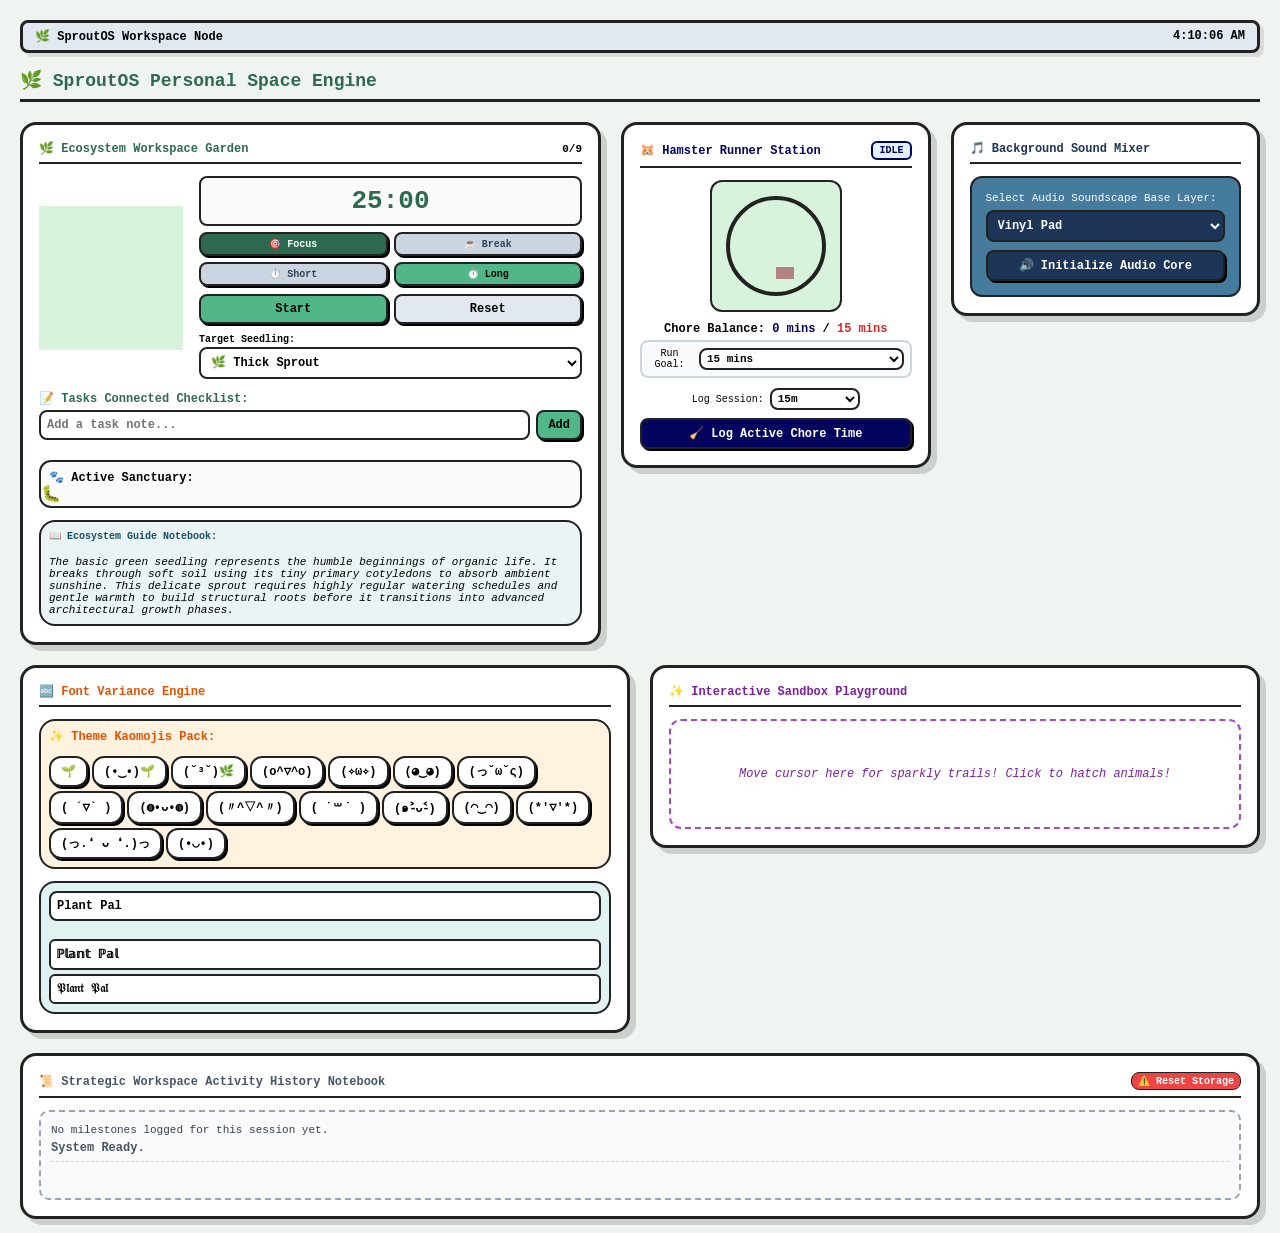
==== commit e210c2a5: "Update index.html" ====
--- a/index.html
+++ b/index.html
@@ -1,124 +1,212 @@
 <!DOCTYPE html>
 <html lang="en">
 <head>
-  <meta charset="UTF-8"><title>SproutOS Dashboard</title>
+  <meta charset="UTF-8">
+  <title>SproutOS Chunky Dashboard Workspace</title>
   <style>
-    :root { --card-bg: #fff; --p: #52b788; --pd: #2d6a4f; --ac: #d8f3dc; --border: 3px solid #222; }
+    :root { --bg: #f4f9f4; --card-bg: #ffffff; --p: #52b788; --pd: #2d6a4f; --ac: #d8f3dc; --border-color: #222222; }
     * { box-sizing: border-box; font-family: monospace; font-size: 12px; }
-    body { background: #f0f4f1; margin: 0; padding: 20px; display: flex; flex-direction: column; min-height: 100vh; }
-    .meta-row { display: flex; justify-content: space-between; font-weight: bold; background: #e2e8f0; padding: 6px; border-radius: 12px; border: var(--border); margin-bottom: 16px; }
-    .dashboard-title { font-size: 18px; font-weight: bold; color: var(--pd); margin-bottom: 20px; border-bottom: var(--border); padding-bottom: 8px; }
-    .dashboard-grid { display: flex; flex-wrap: wrap; gap: 20px; }
-    .chunky-widget { background: var(--card-bg); border: var(--border); border-radius: 16px; padding: 16px; box-shadow: 6px 6px 0px rgba(0,0,0,0.15); display: flex; flex-direction: column; gap: 12px; }
+    body { background: #f0f4f1; margin: 0; padding: 20px; }
+    .meta-row { display: flex; justify-content: space-between; font-weight: bold; background: #e2e8f0; padding: 6px 12px; border-radius: 8px; margin-bottom: 16px; border: 3px solid var(--border-color); box-shadow: 4px 4px 0px rgba(0,0,0,0.1); }
+    .dashboard-title { font-size: 18px; font-weight: bold; color: var(--pd); margin-bottom: 20px; border-bottom: 3px solid var(--border-color); padding-bottom: 8px; }
+    .dashboard-grid { display: flex; flex-wrap: wrap; gap: 20px; align-items: flex-start; }
+    .chunky-widget { background: var(--card-bg); border: 3px solid var(--border-color); border-radius: 16px; padding: 16px; box-shadow: 6px 6px 0px rgba(0,0,0,0.15); display: flex; flex-direction: column; gap: 12px; }
     .wide-widget { flex: 2; min-width: 340px; }
-    .narrow-widget { flex: 1; min-width: 280px; display: flex; flex-direction: column; gap: 20px; }
-    .widget-header { font-size: 14px; font-weight: bold; border-bottom: 2px solid #222; padding-bottom: 6px; display: flex; justify-content: space-between; }
+    .narrow-widget { flex: 1; min-width: 280px; }
+    .widget-header { font-size: 14px; font-weight: bold; border-bottom: 2px solid var(--border-color); padding-bottom: 6px; display: flex; justify-content: space-between; align-items: center; }
     .plant-row { display: flex; gap: 16px; align-items: center; flex-wrap: wrap; }
-    .cv-wrap { width: 144px; height: 144px; background: var(--ac); border-radius: 12px; display: flex; justify-content: center; align-items: center; border: 2px solid #222; }
+    .cv-wrap { width: 144px; height: 144px; background: var(--ac); border-radius: 12px; display: flex; justify-content: center; align-items: center; border: 2px solid var(--border-color); }
     canvas { background: var(--ac); image-rendering: pixelated; }
     .side-ctrls { flex: 1; display: flex; flex-direction: column; gap: 6px; min-width: 140px; }
-    .tm-box { background: #fafafa; padding: 8px; border-radius: 8px; border: 2px solid #222; text-align: center; }
+    .tm-box { background: #fafafa; padding: 8px; border-radius: 8px; border: 2px solid var(--border-color); text-align: center; }
     .tm { font-size: 26px; font-weight: bold; color: var(--pd); }
     .btn-grid { display: flex; gap: 6px; width: 100%; }
-    button { background: var(--p); border: 2px solid #222; padding: 6px 10px; border-radius: 8px; cursor: pointer; font-weight: bold; box-shadow: 2px 2px 0px #000; }
+    button { background: var(--p); color: #000; border: 2px solid var(--border-color); padding: 6px 10px; border-radius: 8px; cursor: pointer; font-weight: bold; box-shadow: 2px 2px 0px #000; transition: transform 0.1s, box-shadow 0.1s; }
+    button:hover { background: var(--ac); transform: translate(1px, 1px); box-shadow: 1px 1px 0px #000; }
+    button:active { transform: translate(2px, 2px); box-shadow: 0px 0px 0px #000; }
     .tgl-btn { background: #cbd5e1; color: #334155; }
     .tgl-btn.active-focus { background: #2d6a4f !important; color: #fff !important; }
     .tgl-btn.active-break { background: #475569 !important; color: #fff !important; }
     .tgl-btn.active-len { background: #52b788 !important; color: #000 !important; }
+    .td { text-align: left; }
     .rw { display: flex; gap: 6px; margin-bottom: 8px; }
-    input[type="text"], select { width: 100%; padding: 6px; border-radius: 8px; border: 2px solid #222; font-weight: bold; }
+    input[type="text"], select { width: 100%; padding: 6px; border-radius: 8px; border: 2px solid var(--border-color); font-family: monospace; font-weight: bold; background: #fff; }
     ul { list-style: none; padding: 0; margin: 0; display: flex; flex-direction: column; gap: 4px; }
-    li { display: flex; align-items: center; justify-content: space-between; padding: 6px; background: #fafafa; border: 2px solid #222; border-radius: 8px; word-break: break-word; }
+    li { display: flex; align-items: center; justify-content: space-between; padding: 6px; background: #fafafa; border: 2px solid var(--border-color); border-radius: 8px; }
     .dn span { text-decoration: line-through; color: #888; }
-    .dl { background: none; color: #ef4444; border: none; padding: 0 4px; cursor: pointer; }
-    .an-box { background: #fafafa; padding: 8px; border-radius: 12px; font-weight: bold; position: relative; border: 2px solid #222; height: 48px; overflow: hidden; }
+    .dl { background: none; color: #ef4444; border: none; box-shadow: none; padding: 0 4px; cursor: pointer; }
+    .an-box { background: #fafafa; padding: 8px; border-radius: 12px; font-weight: bold; position: relative; border: 2px solid var(--border-color); height: 48px; overflow: hidden; }
     .pt-c { position: absolute; bottom: 0; left: 0; width: 100%; height: 24px; }
     .pet { position: absolute; font-size: 16px; bottom: 2px; transition: left 0.4s; }
-    .stk-row { display: flex; gap: 6px; flex-wrap: wrap; padding: 6px 0; max-height: 140px; overflow-y: auto; }
-    .stk-btn { background: #fff; border: 2px solid #222; padding: 6px 10px; border-radius: 12px; cursor: pointer; font-weight: bold; box-shadow: 2px 2px 0px #000; }
-    .fnt-col { display: flex; flex-direction: column; gap: 4px; max-height: 120px; overflow-y: auto; }
-    .fnt-row { display: flex; justify-content: space-between; background: #fff; padding: 6px; border-radius: 6px; border: 2px solid #222; font-weight: bold; cursor: pointer; word-break: break-all; }
-    .mu-box { background: #457b9d; border: 2px solid #222; border-radius: 12px; padding: 14px; color: #fff; }
-    .mu-box select { background: #1d3557; color: #fff; margin-bottom: 8px; }
-    .mu { background: #1d3557; width: 100%; color: #fff; border: 2px solid #222; }
-    .pz { background: #fff; border: 2px dashed #ab47bc; border-radius: 12px; min-height: 110px; flex: 1; display: flex; align-items: center; justify-content: center; color: #7b1fa2; font-style: italic; }
-    .history-item { margin-bottom: 6px; padding-bottom: 6px; border-bottom: 1px dashed #cbd5e1; font-weight: bold; color: #475569; word-break: break-word; white-space: normal; }
+    .stk-row { display: flex; gap: 4px; flex-wrap: wrap; }
+    .stk-btn { background: #fff; border: 2px solid var(--border-color); color: #000; padding: 5px 10px; border-radius: 12px; cursor: pointer; font-weight: bold; box-shadow: 2px 2px 0px #000; }
+    .fnt-col { display: flex; flex-direction: column; gap: 4px; max-height: 220px; overflow-y: auto; }
+    .fnt-row { display: flex; justify-content: space-between; align-items: center; background: #fff; padding: 6px; border-radius: 6px; border: 2px solid var(--border-color); font-weight: bold; cursor: pointer; }
+    .mu-box { background: #457b9d; border: 2px solid var(--border-color); border-radius: 12px; padding: 14px; color: white; }
+    .mu-box select { background: #1d3557; color: white; margin-bottom: 8px; }
+    .mu { background: #1d3557; width: 100%; color: white; border: 2px solid var(--border-color); }
+    .pz { background: #fff; border: 2px dashed #ab47bc; border-radius: 12px; min-height: 100px; display: flex; align-items: center; justify-content: center; color: #7b1fa2; font-style: italic; padding: 12px; text-align: center; }
+    .history-item { margin-bottom: 4px; padding-bottom: 4px; border-bottom: 1px dashed #cbd5e1; font-weight: bold; color: #475569; }
     .toggle-row { display: flex; gap: 8px; align-items: center; background: #f8fafc; padding: 6px; border-radius: 8px; border: 2px solid #cbd5e1; margin-bottom: 6px; }
-    .inner-box-nest { background: #fafafa; border: 2px solid #222; border-radius: 12px; padding: 12px; display: flex; flex-direction: column; flex: 1; }
-    #eco-desc { font-style: italic; font-size: 11px; word-break: break-word; white-space: normal; }
   </style>
 </head>
 <body>
-  <div class="meta-row"><span>🌿 SproutOS Node</span><span id="live-system-clock">00:00:00</span></div>
-  <div class="dashboard-title">🌿 Personal Space Engine</div>
+
+  <div class="meta-row">
+    <span>🌿 SproutOS Workspace Node</span>
+    <span id="live-system-clock">Loading System Clock...</span>
+  </div>
+
+  <div class="dashboard-title">🌿 SproutOS Personal Space Engine</div>
+
   <div class="dashboard-grid">
-    <!-- CORES CONTAINER -->
+
+    <!-- BOX 1: UNIFIED PLANT GROWER & TASK LIST -->
     <div class="chunky-widget wide-widget">
-      <div class="widget-header"><span style="color: #2d6a4f;">🌿 Garden Matrix</span><span id="st">Loading...</span></div>
+      <div class="widget-header">
+        <span style="color: #2d6a4f;">🌿 Ecosystem Workspace Garden</span>
+        <span id="st" style="font-size: 11px; font-weight: bold;">Loading...</span>
+      </div>
+
       <div class="plant-row">
         <div class="cv-wrap"><canvas id="cv" width="144" height="144"></canvas></div>
         <div class="side-ctrls">
           <div class="tm-box"><div id="tm" class="tm">25:00</div></div>
+          
           <div class="btn-grid">
             <button id="mode-focus" onclick="setTimerMode('focus')" class="tgl-btn active-focus" style="flex:1; padding:4px; font-size:10px;">🎯 Focus</button>
             <button id="mode-break" onclick="setTimerMode('break')" class="tgl-btn" style="flex:1; padding:4px; font-size:10px;">☕ Break</button>
           </div>
+
           <div class="btn-grid">
             <button id="len-short" onclick="setTimerLength('short')" class="tgl-btn" style="flex:1; padding:4px; font-size:10px;">⏱️ Short</button>
             <button id="len-long" onclick="setTimerLength('long')" class="tgl-btn active-len" style="flex:1; padding:4px; font-size:10px;">⏱️ Long</button>
           </div>
-          <div class="btn-grid"><button id="go" onclick="run()" style="flex:1; background:#52b788;">Start</button><button onclick="reset()" style="flex:1; background:#e2e8f0;">Reset</button></div>
-          <select id="pt" onchange="chg()" style="margin-top:4px;">
-            <option value="sprout">🌿 Sprout</option><option value="cactus">🌵 Cactus</option><option value="flower">🌻 Sunflower</option>
-          </select>
+
+          <div class="btn-grid" style="margin-top: 2px;">
+            <button id="go" onclick="run()" style="flex:1; background: #52b788;">Start</button>
+            <button onclick="reset()" style="flex:1; background: #e2e8f0;">Reset</button>
+          </div>
+          
+          <div style="display: flex; flex-direction: column; gap: 2px; margin-top: 4px;">
+            <span style="font-size: 10px; font-weight: bold;">Target Seedling:</span>
+            <select id="pt" onchange="chg()">
+              <option value="sprout">🌿 Thick Sprout</option>
+              <option value="cactus">🌵 Big Cactus</option>
+              <option value="flower">🌻 Sunflower</option>
+              <option value="orchid">🌸 Exotic Orchid</option>
+              <option value="rose">🌹 Crimson Rose</option>
+              <option value="tulip">🌷 Spring Tulip</option>
+              <option value="bamboo">🎍 Lucky Bamboo</option>
+              <option value="bonsai">🌳 Miniature Bonsai</option>
+              <option value="mushroom">🍄 Magic Shroom</option>
+              <option value="clover">🍀 Lucky Clover</option>
+              <option value="fern">🌿 Jungle Fern</option>
+              <option value="maple">🍁 Autumn Maple</option>
+              <option value="palm">🌴 Desert Palm</option>
+              <option value="venus">🌱 Fly Trap</option>
+              <option value="berry">🍓 Wild Berry</option>
+            </select>
+          </div>
         </div>
       </div>
-      <div style="margin-top:8px;">
-        <div class="rw"><input type="text" id="in" placeholder="Task..." onkeydown="if(event.key==='Enter')add()"><button onclick="add()">Add</button></div>
+      <div class="td">
+        <div style="font-weight: bold; color: #2d6a4f; margin-bottom: 4px;">📝 Tasks Connected Checklist:</div>
+        <div class="rw">
+          <input type="text" id="in" placeholder="Add a task note..."><button onclick="add()">Add</button>
+        </div>
         <ul id="el"></ul>
       </div>
-      <div class="an-box">🐾 Sanctuary: <div id="an" class="pt-c"></div></div>
-      <div class="chunky-widget" style="background:#eaf4f4; padding:8px; box-shadow:none; border-width:2px;"><div id="eco-desc">Loading...</div></div>
-    </div>
-    <!-- SIDE PANEL -->
-    <div class="narrow-widget">
-      <div class="chunky-widget" style="box-shadow:none; flex:1;">
-        <div class="widget-header"><span style="color:#03045e;">🐹 Hamster Wheel</span><span id="hamster-status">IDLE</span></div>
-        <canvas id="hamsterCanvas" width="128" height="128" style="border:2px solid #222; border-radius:12px; margin:0 auto;"></canvas>
-        <div style="text-align:center;">
-          <div style="font-weight:bold;">Chore: <span id="chore-time">0m</span> / <span id="chore-target-display">15m</span></div>
-          <button onclick="triggerChoreBoost()" style="background:#03045e; color:#fff; width:100%; margin-top:4px;">🧹 Log 15m Chore</button>
+
+      <div class="an-box">🐾 Active Sanctuary: <div id="an" class="pt-c"></div></div>
+
+      <div class="chunky-widget" style="background: #eaf4f4; padding: 8px; border-width: 2px; box-shadow: none;">
+        <div style="font-weight: bold; color: #164e63; font-size: 10px;">📖 Ecosystem Guide Notebook:</div>
+        <div id="eco-desc" style="font-style: italic; font-size: 11px; margin-top: 2px;">Loading descriptions...</div>
+      </div>
+    </div>
+
+    <!-- BOX 2: PIXEL DWARF HAMSTER RUNNER -->
+    <div class="chunky-widget narrow-widget">
+      <div class="widget-header">
+        <span style="color: #03045e;">🐹 Hamster Runner Station</span>
+        <span id="hamster-status" style="font-size: 10px; font-weight: bold; color: #03045e; background: #e0f2fe; padding: 2px 6px; border-radius: 6px; border: 2px solid #03045e;">STATUS: IDLE</span>
+      </div>
+      
+      <div style="display: flex; flex-direction: column; align-items: center; justify-content: center; gap: 10px; flex: 1;">
+        <canvas id="hamsterCanvas" width="128" height="128" style="border: 2px solid #222; border-radius: 12px;"></canvas>
+        <div style="width: 100%; text-align: center; display: flex; flex-direction: column; gap: 4px;">
+          <div style="font-weight: bold;">Chore Balance: <span id="chore-time" style="color: #03045e;">0 mins</span> / <span id="chore-target-display" style="color:#d62828;">15 mins</span></div>
+          <div class="toggle-row">
+            <span style="font-size:10px;">Run Goal:</span>
+            <select id="hamster-run-threshold" onchange="updateChoreTarget()" style="padding:2px; font-size:11px;">
+              <option value="5">5 mins</option>
+              <option value="15" selected>15 mins</option>
+              <option value="30">30 mins</option>
+              <option value="60">60 mins</option>
+            </select>
+          </div>
+          <div style="display: flex; gap: 6px; align-items: center; justify-content: center; margin-bottom: 4px;">
+            <span style="font-size:10px;">Log Session:</span>
+            <select id="chore-duration" style="max-width: 90px; padding: 2px; font-size:11px;">
+              <option value="5">5m</option>
+              <option value="15" selected>15m</option>
+              <option value="30">30m</option>
+              <option value="60">1h</option>
+            </select>
+          </div>
+          <button onclick="triggerChoreBoost()" style="background: #03045e; color: white; width: 100%;">🧹 Log Active Chore Time</button>
         </div>
-        <div class="inner-box-nest">
-          <div id="playzone" class="pz">Hover for sparkles! Click to hatch.</div>
-        </div>
-      </div>
-    </div>
-    <!-- SYSTEM MONITOR -->
-    <div class="narrow-widget">
-      <div class="chunky-widget" style="box-shadow:none; flex:1;">
-        <div class="widget-header"><span style="color:#1d3557;">🎵 Audio Core</span></div>
-        <div class="mu-box">
-          <select id="mtype"><option value="chill">Vinyl</option><option value="jazz">Melancholy</option></select>
-          <button id="m" class="mu" onclick="tune()">🔊 Start Audio</button>
-        </div>
-        <div class="inner-box-nest" style="min-height:160px;">
-          <div id="workspace-history-box" style="height:130px; overflow-y:scroll;"></div>
-        </div>
-      </div>
-    </div>
-    <!-- TRANSFORMER ROW -->
-    <div class="chunky-widget wide-widget" style="min-width:100%;">
-      <div class="widget-header"><span style="color:#e65100;">🔤 Font Engine</span></div>
-      <div style="display:flex; gap:16px; flex-wrap:wrap; width:100%;">
-        <div class="chunky-widget" style="background:#fff3e0; box-shadow:none; flex:1; min-width:240px;"><div class="stk-row" id="stk-box"></div></div>
-        <div class="chunky-widget" style="background:#e0f2f1; box-shadow:none; flex:1; min-width:240px;">
-          <input type="text" id="cust-txt-in" value="Plant Pal" oninput="genFonts()">
-          <div class="fnt-col" id="fnt-box"></div>
-        </div>
-      </div>
-    </div>
+      </div>
+    </div>
+
+    <!-- BOX 3: SOUNDSCAPE LAYER -->
+    <div class="chunky-widget narrow-widget">
+      <div class="widget-header"><span style="color: #1d3557;">🎵 Background Sound Mixer</span></div>
+      <div class="mu-box">
+        <div style="font-size: 11px; margin-bottom: 6px;">Select Audio Soundscape Base Layer:</div>
+        <select id="mtype"><option value="chill">Vinyl Pad</option><option value="jazz">Melancholy</option><option value="rain">Rainy Beats</option></select>
+        <button id="m" class="mu" onclick="tune()">🔊 Initialize Audio Core</button>
+      </div>
+    </div>
+
+    <!-- BOX 4: STICKERS AND TEXT VARIANCE -->
+    <div class="chunky-widget wide-widget" style="min-width: 340px;">
+      <div class="widget-header"><span style="color: #e65100;">🔤 Font Variance Engine</span></div>
+      <div class="chunky-widget" style="background: #fff3e0; padding: 8px; border-width: 2px; box-shadow: none;">
+        <div style="font-weight: bold; color: #e65100;">✨ Theme Kaomojis Pack:</div>
+        <div class="stk-row" id="stk-box"></div>
+      </div>
+      <div class="chunky-widget" style="background: #e0f2f1; padding: 8px; border-width: 2px; box-shadow: none;">
+        <input type="text" id="cust-txt-in" value="Plant Pal" oninput="genFonts()" style="margin-bottom: 6px;">
+        <div class="fnt-col" id="fnt-box"></div>
+      </div>
+    </div>
+
+    <!-- BOX 5: SANDBOX PLAYGROUND -->
+    <div class="chunky-widget wide-widget">
+      <div class="widget-header"><span style="color: #7b1fa2;">✨ Interactive Sandbox Playground</span></div>
+      <div id="playzone" class="pz" style="position: relative; overflow: hidden; background: #fff; min-height: 110px; cursor: crosshair;">
+        Move cursor here for sparkly trails! Click to hatch animals!
+      </div>
+    </div>
+
+    <!-- BOX 6: HISTORIC NOTES ARCHIVE LEDGER -->
+    <div class="chunky-widget wide-widget" style="min-width: 100%;">
+      <div class="widget-header">
+        <span style="color: #475569;">📜 Strategic Workspace Activity History Notebook</span>
+        <button onclick="clearSavedData()" style="background:#ef4444; color:white; font-size:10px; padding:2px 6px; box-shadow:none; border-width:1px;">⚠️ Reset Storage</button>
+      </div>
+      <div id="workspace-history-box" style="padding: 10px; background: #fafafa; border: 2px dashed #94a3b8; border-radius: 10px; min-height: 90px; line-height: 1.5; font-size: 11px; color: #334155; max-height: 180px; overflow-y: auto;">
+        No milestones logged for this session yet.
+      </div>
+    </div>
+
   </div>
-  <script src="database.js"></script><script src="engine.js"></script>
+
+  <script src="database.js"></script>
+  <script src="engine.js"></script>
+  <script src="hamster.js"></script>
+  <script src="playground.js"></script>
 </body>
 </html>
